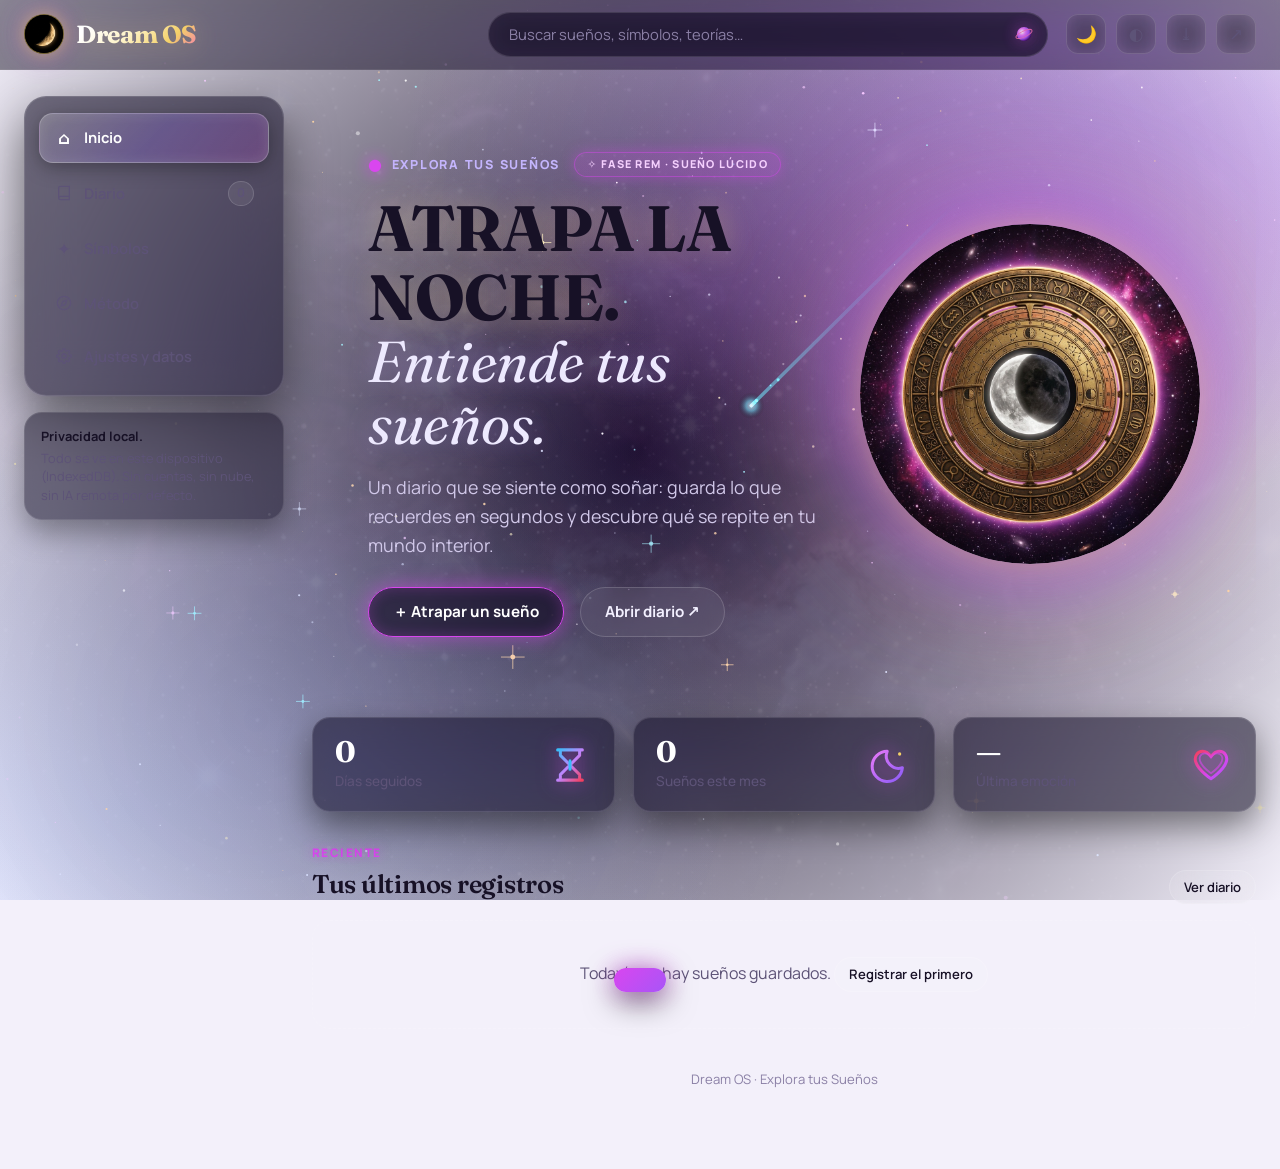
==== app/index.html @ 59a84c3c "feat: app 100% operativa, motor de interpretacion robusto, busqueda en simbolos, chips interactivos " ====
<!doctype html>
<html lang="es" data-theme="dark">
<head>
<meta charset="utf-8">
<meta name="viewport" content="width=device-width,initial-scale=1,viewport-fit=cover">
<meta name="theme-color" content="#06040d">
<title>Dream OS · Atrapa la noche. Entiende tus sueños.</title>
<meta name="description" content="Dream OS — Explora tus Sueños. Registra recuerdos, descubre patrones y explora lecturas psicológicas y científicas en tu dispositivo.">

<!-- Open Graph / WhatsApp / Facebook -->
<meta property="og:type" content="website">
<meta property="og:url" content="https://manu-alvarez.github.io/Dream_OS/">
<meta property="og:title" content="Dream OS · Atrapa la noche. Entiende tus sueños.">
<meta property="og:description" content="Dream OS — Explora tus Sueños. Registra recuerdos, descubre patrones y explora lecturas en tu dispositivo, privado y sin nube.">
<meta property="og:image" content="https://manu-alvarez.github.io/Dream_OS/assets/og-cover.jpg">
<meta property="og:image:secure_url" content="https://manu-alvarez.github.io/Dream_OS/assets/og-cover.jpg">
<meta property="og:image:type" content="image/jpeg">
<meta property="og:image:width" content="1200">
<meta property="og:image:height" content="675">
<meta property="og:image:alt" content="Dream OS — Atrapa la noche. Entiende tus sueños.">

<!-- Twitter Card -->
<meta name="twitter:card" content="summary_large_image">
<meta name="twitter:url" content="https://manu-alvarez.github.io/Dream_OS/">
<meta name="twitter:title" content="Dream OS · Atrapa la noche. Entiende tus sueños.">
<meta name="twitter:description" content="Dream OS — Explora tus Sueños. Privado, local-first y offline.">
<meta name="twitter:image" content="https://manu-alvarez.github.io/Dream_OS/assets/og-cover.jpg">

<!-- Favicons & App Icons -->
<link rel="icon" type="image/png" sizes="32x32" href="./assets/icons/favicon-32x32.png">
<link rel="icon" type="image/png" sizes="192x192" href="./assets/icons/icon-192.png">
<link rel="apple-touch-icon" sizes="180x180" href="./assets/icons/apple-touch-icon.png">
<link rel="icon" href="./assets/icons/icon.svg" type="image/svg+xml">
<link rel="manifest" href="./manifest.webmanifest">

<link rel="preconnect" href="https://fonts.googleapis.com">
<link rel="preconnect" href="https://fonts.gstatic.com" crossorigin>
<link href="https://fonts.googleapis.com/css2?family=Fraunces:ital,opsz,wght@0,9..144,400;0,9..144,600;0,9..144,700;1,9..144,400;1,9..144,600&family=Manrope:wght@400;500;600;700;800&display=swap" rel="stylesheet">
<link rel="stylesheet" href="./css/tokens.css">
<link rel="stylesheet" href="./css/app.css">
</head>
<body>
<a class="skip" href="#main">Saltar al contenido</a>

<!-- Atmósfera y estrellas cósmicas globales -->
<div id="stars-wrap" class="stars-wrap" aria-hidden="true">
  <canvas id="stars"></canvas>
</div>
<div class="cosmic-atmosphere" aria-hidden="true"></div>

<div id="offline" class="offline" role="status">Sin conexión: las funciones locales siguen disponibles.</div>

<!-- Cabecera Superior -->
<header class="top">
  <div class="top-in">
    <a class="brand" href="#inicio" aria-label="Dream OS Inicio">
      <span class="brand-orb" aria-hidden="true">
        <img src="./assets/moon-crescent.jpg" alt="Media luna Dream OS" class="brand-moon-img">
      </span>
      <span class="brand-name">Dream OS</span>
    </a>
    <div class="search-pill-wrap">
      <input id="globalSearch" type="search" placeholder="Buscar sueños, símbolos, teorías…" aria-label="Buscar en Dream OS" autocomplete="off">
      <span class="search-orb-icon" aria-hidden="true">
        <svg viewBox="0 0 24 24" width="20" height="20">
          <defs>
            <radialGradient id="orbGrad" cx="35%" cy="35%" r="70%">
              <stop offset="0%" stop-color="#ffffff"/>
              <stop offset="35%" stop-color="#e879f9"/>
              <stop offset="70%" stop-color="#a855f7"/>
              <stop offset="100%" stop-color="#3b0764"/>
            </radialGradient>
          </defs>
          <circle cx="12" cy="12" r="8.5" fill="url(#orbGrad)"/>
          <ellipse cx="12" cy="12" rx="10.5" ry="3.5" fill="none" stroke="#f472b6" stroke-width="1.2" opacity="0.85" transform="rotate(-25 12 12)"/>
        </svg>
      </span>
    </div>
    <div class="top-actions">
      <button class="icon-btn sound-toggle-btn" id="soundToggleTop" aria-label="Ambiente sonoro onírico" title="Ambiente sonoro onírico (Drone 432Hz)">
        <span class="sound-icon-idle">🌙</span>
        <span class="sound-wave-bars" aria-hidden="true">
          <span></span><span></span><span></span>
        </span>
      </button>
      <button class="icon-btn" id="themeToggle" aria-label="Cambiar tema" title="Cambiar tema">◐</button>
      <button class="icon-btn" id="installBtn" aria-label="Instalar app en tu pantalla de inicio" title="Instalar Dream OS en tu pantalla de inicio">⤓</button>
      <button class="icon-btn" id="shareBtn" aria-label="Compartir Dream OS" title="Compartir">↗</button>
    </div>
  </div>
</header>

<div class="layout">
  <!-- Sidebar Principal de Cristal (Único y Espacioso) -->
  <aside class="side" aria-label="Navegación principal">
    <div class="side-card">
      <nav class="nav" id="nav">
        <button class="nav-item active" data-view="inicio">
          <span class="nav-ic">⌂</span>
          <span>Inicio</span>
        </button>
        <button class="nav-item" data-view="diario">
          <span class="nav-ic">
            <svg viewBox="0 0 24 24" width="16" height="16" fill="none" stroke="currentColor" stroke-width="2">
              <path d="M4 19.5A2.5 2.5 0 0 1 6.5 17H20"/>
              <path d="M6.5 2H20v20H6.5A2.5 2.5 0 0 1 4 19.5v-15A2.5 2.5 0 0 1 6.5 2z"/>
            </svg>
          </span>
          <span>Diario</span>
          <span class="count" id="navDreamCount">0</span>
        </button>
        <button class="nav-item" data-view="conocimiento">
          <span class="nav-ic">✦</span>
          <span>Símbolos</span>
        </button>
        <button class="nav-item" data-view="metodo">
          <span class="nav-ic">
            <svg viewBox="0 0 24 24" width="16" height="16" fill="none" stroke="currentColor" stroke-width="2">
              <circle cx="12" cy="12" r="10"/>
              <polygon points="16.24 7.76 14.12 14.12 7.76 16.24 9.88 9.88 16.24 7.76"/>
            </svg>
          </span>
          <span>Método</span>
        </button>
        <button class="nav-item" data-view="ajustes">
          <span class="nav-ic">
            <svg viewBox="0 0 24 24" width="16" height="16" fill="none" stroke="currentColor" stroke-width="2">
              <circle cx="12" cy="12" r="3"/>
              <path d="M19.4 15a1.65 1.65 0 0 0 .33 1.82l.06.06a2 2 0 0 1 0 2.83 2 2 0 0 1-2.83 0l-.06-.06a1.65 1.65 0 0 0-1.82-.33 1.65 1.65 0 0 0-1 1.51V21a2 2 0 0 1-2 2 2 2 0 0 1-2-2v-.09A1.65 1.65 0 0 0 9 19.4a1.65 1.65 0 0 0-1.82.33l-.06.06a2 2 0 0 1-2.83 0 2 2 0 0 1 0-2.83l.06-.06a1.65 1.65 0 0 0 .33-1.82 1.65 1.65 0 0 0-1.51-1H3a2 2 0 0 1-2-2 2 2 0 0 1 2-2h.09A1.65 1.65 0 0 0 4.6 9a1.65 1.65 0 0 0-.33-1.82l-.06-.06a2 2 0 0 1 0-2.83 2 2 0 0 1 2.83 0l.06.06a1.65 1.65 0 0 0 1.82.33H9a1.65 1.65 0 0 0 1-1.51V3a2 2 0 0 1 2-2 2 2 0 0 1 2 2v.09a1.65 1.65 0 0 0 1 1.51 1.65 1.65 0 0 0 1.82-.33l.06-.06a2 2 0 0 1 2.83 0 2 2 0 0 1 0 2.83l-.06.06a1.65 1.65 0 0 0-.33 1.82V9a1.65 1.65 0 0 0 1.51 1H21a2 2 0 0 1 2 2 2 2 0 0 1-2 2h-.09a1.65 1.65 0 0 0-1.51 1z"/>
            </svg>
          </span>
          <span>Ajustes y datos</span>
        </button>
      </nav>
    </div>

    <!-- Tarjeta de Privacidad Local -->
    <div class="side-privacy-card">
      <b>Privacidad local.</b> Todo se ve en este dispositivo (IndexedDB). Sin cuentas, sin nube, sin IA remota por defecto.
    </div>
  </aside>

  <!-- Contenido de las Vistas -->
  <main id="main">
    <!-- Vista Inicio -->
    <section class="view active" id="view-inicio" aria-label="Inicio">
      <div class="hero">
        <div class="hero-in">
          <div class="eyebrow">
            <span class="dot-magenta">●</span> EXPLORA TUS SUEÑOS
            <span class="badge-oneiric">✧ FASE REM · SUEÑO LÚCIDO</span>
          </div>
          <h1 class="hero-title">
            <span class="title-upper">ATRAPA LA NOCHE.</span>
            <span class="title-lower">Entiende tus sueños.</span>
          </h1>
          <p class="hero-desc">Un diario que se siente como soñar: guarda lo que recuerdes en segundos y descubre qué se repite en tu mundo interior.</p>
          <div class="hero-actions">
            <button class="btn btn-hero-primary" data-new>＋ Atrapar un sueño</button>
            <button class="btn btn-hero-ghost" data-goto="diario">Abrir diario ↗</button>
          </div>
        </div>

        <!-- Reliquia Celestial: Astrolabio Zodiacal con Doble Halo, Rotación Continua y Parallax 3D -->
        <div class="hero-relic-slot" id="heroRelic" aria-hidden="true">
          <div class="astrolabe-halo"></div>
          <div class="astrolabe-disc" id="astrolabeDisc">
            <img src="./assets/astrolabe.jpg" alt="Reliquia celestial astrolabio" width="340" height="340" loading="eager">
          </div>
          <div class="astrolabe-glimmer"></div>
        </div>
      </div>

      <!-- Fila de Métricas (3 Tarjetas con Iconos Neón) -->
      <div class="stats-row">
        <!-- Métrica 1: Días seguidos -->
        <div class="stat-card">
          <div class="stat-meta">
            <b id="statStreak">0</b>
            <span>Días seguidos</span>
          </div>
          <div class="stat-icon-wrap" aria-hidden="true">
            <svg class="neon-icon" viewBox="0 0 32 32">
              <defs>
                <linearGradient id="hgGrad" x1="0%" y1="0%" x2="100%" y2="100%">
                  <stop offset="0%" stop-color="#38bdf8"/>
                  <stop offset="50%" stop-color="#c084fc"/>
                  <stop offset="100%" stop-color="#f43f5e"/>
                </linearGradient>
              </defs>
              <path d="M7 5h18M7 27h18M9 5v4l7 7-7 7v4M23 5v4l-7 7 7 7v4" fill="none" stroke="url(#hgGrad)" stroke-width="2.2" stroke-linecap="round" stroke-linejoin="round"/>
              <line x1="16" y1="13" x2="16" y2="19" stroke="#38bdf8" stroke-width="2.2" stroke-linecap="round"/>
            </svg>
          </div>
        </div>

        <!-- Métrica 2: Sueños este mes -->
        <div class="stat-card">
          <div class="stat-meta">
            <b id="statMonth">0</b>
            <span>Sueños este mes</span>
          </div>
          <div class="stat-icon-wrap" aria-hidden="true">
            <svg class="neon-icon" viewBox="0 0 32 32">
              <defs>
                <linearGradient id="moonGrad" x1="0%" y1="0%" x2="100%" y2="100%">
                  <stop offset="0%" stop-color="#e879f9"/>
                  <stop offset="100%" stop-color="#8b5cf6"/>
                </linearGradient>
              </defs>
              <path d="M25 18A11 11 0 1 1 14 6a9 9 0 0 0 11 12z" fill="none" stroke="url(#moonGrad)" stroke-width="2.2" stroke-linecap="round" stroke-linejoin="round"/>
              <circle cx="23" cy="8" r="1.2" fill="#f4d068"/>
            </svg>
          </div>
        </div>

        <!-- Métrica 3: Última emoción -->
        <div class="stat-card">
          <div class="stat-meta">
            <b id="statEmotion">0</b>
            <span>Última emoción</span>
          </div>
          <div class="stat-icon-wrap" aria-hidden="true">
            <svg class="neon-icon" viewBox="0 0 32 32">
              <defs>
                <linearGradient id="heartGrad" x1="0%" y1="0%" x2="100%" y2="100%">
                  <stop offset="0%" stop-color="#f43f5e"/>
                  <stop offset="60%" stop-color="#d946ef"/>
                  <stop offset="100%" stop-color="#a855f7"/>
                </linearGradient>
              </defs>
              <path d="M16 26s-9-6-11-12c-1.5-4 1-8 5-8 3 0 5 2.5 6 4 1-1.5 3-4 6-4 4 0 6.5 4 5 8-2 6-11 12-11 12z" fill="none" stroke="url(#heartGrad)" stroke-width="2.2" stroke-linecap="round" stroke-linejoin="round"/>
              <path d="M16 22s-6.5-4.5-8-9c-1-2.5.5-5.5 3.5-5.5 2 0 3.5 1.5 4.5 3 .8-1.5 2.5-3 4.5-3 3 0 4.5 3 3.5 5.5-1.5 4.5-8 9-8 9z" fill="none" stroke="#d946ef" stroke-width="1.3" opacity="0.6"/>
            </svg>
          </div>
        </div>
      </div>

      <!-- Últimos Registros -->
      <div class="section-head">
        <div>
          <div class="kicker">Reciente</div>
          <h2>Tus últimos registros</h2>
        </div>
        <button class="btn btn-hero-ghost small" data-goto="diario">Ver diario</button>
      </div>
      <div id="recentDreams" class="dreams">
        <div class="empty">Todavía no hay sueños guardados. <button class="small" data-new>Registrar el primero</button></div>
      </div>

      <div class="footer">Dream OS · Explora tus Sueños</div>
    </section>

    <!-- Vista Diario -->
    <section class="view" id="view-diario" aria-label="Diario">
      <div class="section-head">
        <div>
          <div class="kicker">Espacio personal</div>
          <h2>Diario de sueños</h2>
          <p class="muted">Registra primero el recuerdo; reflexiona después.</p>
        </div>
        <button class="btn btn-hero-primary" data-new>＋ Nuevo sueño</button>
      </div>
      <div class="toolbar">
        <input id="dreamSearch" type="search" placeholder="Buscar en tus sueños…" aria-label="Buscar en diario">
        <select id="emotionFilter" aria-label="Filtrar emoción">
          <option value="">Todas las emociones</option>
          <option>Miedo</option>
          <option>Alegría</option>
          <option>Tristeza</option>
          <option>Confusión</option>
          <option>Calma</option>
          <option>Sorpresa</option>
          <option>Otra</option>
        </select>
        <select id="dreamSort" aria-label="Ordenar">
          <option value="newest">Más recientes</option>
          <option value="oldest">Más antiguos</option>
          <option value="title">Título A–Z</option>
        </select>
      </div>
      <div id="dreamList" class="dreams"></div>
    </section>

    <!-- Vista Conocimiento / Símbolos -->
    <section class="view" id="view-conocimiento" aria-label="Conocimiento">
      <div class="section-head">
        <div>
          <div class="kicker">Biblioteca de símbolos</div>
          <h2>¿Qué soñaste?</h2>
          <p class="muted" id="kbMeta">Toca un símbolo para ver sus lecturas.</p>
        </div>
      </div>
      <div class="toolbar">
        <input id="symbolSearch" type="search" placeholder="Buscar símbolo o concepto (ej. agua, volar, sombra)…" aria-label="Buscar símbolo">
        <select id="categoryFilter" aria-label="Filtrar categoría">
          <option value="">Todas las categorías</option>
          <option value="símbolo">Símbolos</option>
          <option value="ciencia">Ciencia y cognición</option>
          <option value="psicología">Psicología profunda</option>
          <option value="historia">Historia y tradición</option>
          <option value="método">Método</option>
        </select>
        <span class="tag" id="knowledgeCount">0 entradas</span>
      </div>
      <div id="knowledgeGrid" class="dreams"></div>
    </section>

    <!-- Vista Método -->
    <section class="view" id="view-metodo" aria-label="Método">
      <div class="section-head">
        <div>
          <div class="kicker">Cómo interpretar</div>
          <h2>Método de análisis</h2>
          <p class="muted">El relato primero; las hipótesis después, con procedencia.</p>
        </div>
      </div>
      <div class="panel">
        <h2>Cómo leo tu sueño</h2>
        <p class="muted">Leo tus palabras, encuentro símbolos y te muestro lecturas de distintas escuelas con sus fuentes. Todo ocurre en tu dispositivo, sin IA remota. Si hay poco material, te lo digo y te pregunto.</p>
        <ul style="padding-left:20px;margin-top:10px;line-height:1.7" class="muted">
          <li>Observación ≠ hipótesis ≠ asociación personal.</li>
          <li>Cada lectura indica escuela, elementos que la motivan y fuente.</li>
          <li>Nunca diagnósticos, presagios ni afirmaciones sobre terceros.</li>
        </ul>
      </div>
      <div class="panel" style="margin-top:14px">
        <h2>Pipeline de Análisis</h2>
        <p class="muted">Captura → Normalización → Extracción → Recuperación → Análisis por perspectivas → Síntesis → Validación → Presentación → Persistencia. El texto original nunca se modifica.</p>
      </div>
    </section>

    <!-- Vista Ajustes -->
    <section class="view" id="view-ajustes" aria-label="Ajustes">
      <div class="section-head">
        <div>
          <div class="kicker">Control de datos</div>
          <h2>Ajustes y privacidad</h2>
        </div>
      </div>
      <div class="panel">
        <h2>Datos guardados</h2>
        <p class="muted" id="storageSummary">…</p>
        <div class="formactions">
          <button class="btn btn-hero-primary" id="exportBtn">Exportar copia JSON</button>
          <label class="btn btn-hero-ghost" for="importFile" style="cursor:pointer">Importar JSON</label>
          <input id="importFile" type="file" accept=".json,application/json" hidden>
          <button class="small" id="wipeBtn" style="border-color:rgba(239,68,68,0.4);color:#fca5a5">Borrar todo</button>
        </div>
      </div>
      <div class="panel" style="margin-top:14px">
        <h2>Tema de visualización</h2>
        <div class="formactions">
          <button class="small" data-theme="system">Automático</button>
          <button class="small" data-theme="dark">Oscuro (Espacial)</button>
          <button class="small" data-theme="light">Claro</button>
        </div>
      </div>
      <div class="panel" style="margin-top:14px">
        <h2>Atmósfera sonora</h2>
        <p class="muted">Drone nocturno generativo (WebAudio, sin archivos externos). Con movimiento reducido del sistema, los efectos se atenúan automáticamente.</p>
        <div class="formactions">
          <button class="btn btn-hero-ghost" id="soundToggle" aria-pressed="false">🌙 Activar ambiente sonoro</button>
        </div>
      </div>
      <div class="panel" style="margin-top:14px">
        <h2>Alcance y Principios</h2>
        <ul style="padding-left:20px;margin-top:10px;line-height:1.7" class="muted">
          <li>IndexedDB local, Service Worker offline, sin red obligatoria.</li>
          <li>Sin IA remota. Tus sueños nunca salen de tu navegador.</li>
          <li>Dictado por voz solo si el navegador la ofrece de manera nativa.</li>
        </ul>
      </div>
    </section>
  </main>
</div>

<!-- Tabbar Móvil -->
<nav class="tabbar" aria-label="Navegación principal">
  <button class="active" data-view="inicio"><span aria-hidden="true">⌂</span><small>Inicio</small></button>
  <button data-view="diario"><span aria-hidden="true">📖</span><small>Diario</small></button>
  <button data-new aria-label="Registrar un sueño"><span aria-hidden="true" class="cta-dot">＋</span><small>Sueño</small></button>
  <button data-view="conocimiento"><span aria-hidden="true">✦</span><small>Símbolos</small></button>
  <button data-view="ajustes"><span aria-hidden="true">⚙</span><small>Ajustes</small></button>
</nav>

<!-- Notificación Toast -->
<div class="toast" id="toast" role="status"></div>

<!-- Modal para Registro de Sueño -->
<div class="modalback" id="modal" role="dialog" aria-modal="true" aria-labelledby="modalTitle">
  <div class="modal">
    <div class="modalhead">
      <h2 id="modalTitle">Registrar un sueño</h2>
      <button class="icon-btn" id="closeModal" aria-label="Cerrar">✕</button>
    </div>
    <p class="muted" style="margin-bottom:14px">Guarda fragmentos. Solo el título es obligatorio. <button class="small" id="voiceBtn" hidden>🎙 Dictar</button> <span class="muted" id="voiceNote"></span></p>
    <form id="dreamForm">
      <input type="hidden" id="dreamId">
      <div class="formgrid">
        <div class="field">
          <label for="dreamTitle">Título *</label>
          <input id="dreamTitle" required maxlength="120" placeholder="El río que sube…">
        </div>
        <div class="field">
          <label for="dreamDate">Fecha</label>
          <input id="dreamDate" type="date">
        </div>
        <div class="field">
          <label for="dreamQuality">Calidad (1-10)</label>
          <input id="dreamQuality" type="number" min="1" max="10" placeholder="7">
        </div>
        <div class="field">
          <label for="dreamStress">Estrés previo (1-10)</label>
          <input id="dreamStress" type="number" min="1" max="10" placeholder="5">
        </div>
        <div class="field">
          <label for="dreamEmotion">Emoción principal</label>
          <select id="dreamEmotion">
            <option value="">Sin indicar</option>
            <option>Miedo</option>
            <option>Alegría</option>
            <option>Tristeza</option>
            <option>Confusión</option>
            <option>Calma</option>
            <option>Sorpresa</option>
            <option>Otra</option>
          </select>
        </div>
        <div class="field">
          <label for="dreamTags">Etiquetas (comas)</label>
          <input id="dreamTags" placeholder="agua, río, casa">
        </div>
        <div class="field full">
          <label for="dreamStory">Relato</label>
          <textarea id="dreamStory" placeholder="Lo que recuerdes, aunque sean escenas sueltas…"></textarea>
        </div>
        <div class="field full">
          <label for="dreamReflection">Asociaciones personales (opcional)</label>
          <textarea id="dreamReflection" style="min-height:70px" placeholder="¿Qué te evoca? ¿Con qué de estos días conecta?"></textarea>
        </div>
      </div>
      <div class="formactions" style="margin-top:20px">
        <button class="btn btn-hero-primary" type="submit">Guardar en este dispositivo</button>
        <button class="btn btn-hero-ghost" type="button" id="cancelModal">Cancelar</button>
      </div>
    </form>
  </div>
</div>

<!-- Modal Guía de Instalación PWA (Compatible con iOS y Android) -->
<div class="modalback" id="installModal" role="dialog" aria-modal="true" aria-labelledby="installModalTitle">
  <div class="modal" style="max-width: 460px; text-align: center;">
    <div class="modalhead" style="justify-content: center; position: relative; margin-bottom: 8px;">
      <h2 id="installModalTitle" style="font-family: var(--font-display); font-size: 1.45rem;">Instalar Dream OS</h2>
      <button class="icon-btn" id="closeInstallModal" aria-label="Cerrar" style="position: absolute; right: 0; top: 0;">✕</button>
    </div>
    <div style="margin: 14px auto 16px; width: 72px; height: 72px; border-radius: 50%; overflow: hidden; box-shadow: 0 0 25px rgba(244, 208, 104, 0.5), 0 0 45px rgba(217, 70, 239, 0.4); border: 1.5px solid rgba(255, 255, 255, 0.25);">
      <img src="./assets/moon-crescent.jpg" alt="Dream OS Icono" style="width: 100%; height: 100%; object-fit: cover;">
    </div>
    <p style="font-size: 0.95rem; color: #e9e4f5; line-height: 1.5; margin-bottom: 18px;">
      Añade <b>Dream OS</b> a tu pantalla de inicio para usarla como una aplicación nativa a pantalla completa y 100% offline.
    </p>
    <div id="installStepsContainer" style="text-align: left; background: rgba(255,255,255,0.05); border: 1px solid rgba(255,255,255,0.12); border-radius: 16px; padding: 16px 18px; margin-bottom: 22px;">
      <div id="installStepApple" style="display: flex; flex-direction: column; gap: 10px; font-size: 0.88rem; color: #d6cee8;">
        <div><b>1.</b> En Safari, pulsa el botón <b>Compartir</b> (el icono con la flecha hacia arriba <span style="font-size:1.1rem;color:#f5d0fe">⎋</span> o <span style="font-size:1.1rem;color:#f5d0fe">[↑]</span> en la barra inferior).</div>
        <div><b>2.</b> Desliza hacia abajo y selecciona <b>«Añadir a la pantalla de inicio»</b> (<span style="color:#f472b6;font-weight:bold">＋</span>).</div>
        <div><b>3.</b> Pulsa <b>Añadir</b> en la esquina superior derecha. ¡Listo!</div>
      </div>
      <div id="installStepOther" style="font-size: 0.88rem; color: #d6cee8; display: none;">
        <div>Pulsa el botón de menú del navegador (<b>⋮</b> o compartir) y selecciona <b>«Instalar aplicación»</b> o <b>«Añadir a pantalla principal»</b>.</div>
      </div>
    </div>
    <button class="btn btn-hero-primary" id="confirmInstallBtn" style="width: 100%;">¡Entendido!</button>
  </div>
</div>

<script src="./js/db.js"></script>
<script src="./js/knowledge.js"></script>
<script src="./js/interpret.js"></script>
<script src="./js/stars.js"></script>
<script src="./js/fx.js"></script>
<script src="./js/app.js"></script>
</body>
</html>
---- app/css/tokens.css ----
/* DreamOS tokens — Paleta Cósmica & Ethereal Glassmorphism */
:root {
  color-scheme: dark;
  
  /* Paleta Espacial Profunda */
  --space-void: #06040d;
  --space-bg: #090614;
  --space-dark: #0f0a20;
  --space-surface: rgba(20, 15, 38, 0.48);
  --space-surface-hover: rgba(36, 26, 68, 0.65);
  --space-surface-active: rgba(52, 36, 96, 0.8);
  
  /* Glassmorphism */
  --glass-bg: rgba(20, 15, 38, 0.45);
  --glass-bg-subtle: rgba(255, 255, 255, 0.04);
  --glass-bg-pill: rgba(255, 255, 255, 0.08);
  --glass-border: rgba(255, 255, 255, 0.12);
  --glass-border-hover: rgba(255, 255, 255, 0.24);
  --glass-border-glow: rgba(217, 70, 239, 0.45);
  --glass-blur: blur(20px) saturate(180%);
  
  /* Neones y Resplandores */
  --neon-magenta: #d946ef;
  --neon-pink: #ff4ecd;
  --neon-purple: #a855f7;
  --neon-violet: #8b5cf6;
  --neon-cyan: #38bdf8;
  --gold: #f4d068;
  --gold-warm: #fde68a;
  --gold-glow: rgba(244, 208, 104, 0.45);
  --magenta-glow: rgba(217, 70, 239, 0.5);
  
  /* Textos */
  --text: #ffffff;
  --text-cream: #faf7f2;
  --text-muted: #a69ebd;
  --text-dim: #797191;
  --accent: #d946ef;
  --accent-ink: #ffffff;
  
  /* Tipografía */
  --font-display: "Fraunces", "Cinzel", Georgia, serif;
  --font-ui: "Manrope", system-ui, -apple-system, sans-serif;
  
  /* Radios & Sombras */
  --radius-pill: 9999px;
  --radius-card: 22px;
  --radius-panel: 24px;
  --radius-sm: 14px;
  --shadow-glass: 0 16px 40px rgba(0, 0, 0, 0.6), 0 0 1px rgba(255, 255, 255, 0.15) inset;
  --shadow-neon: 0 0 26px rgba(217, 70, 239, 0.55), 0 0 60px rgba(217, 70, 239, 0.25);
  
  /* Animaciones */
  --ease-spring: cubic-bezier(.34, 1.4, .64, 1);
  --dur-fast: .18s;
  --dur-med: .4s;
}

:root[data-theme="light"] {
  color-scheme: light;
  --space-void: #f3f0fa;
  --space-bg: #f8f6fc;
  --space-surface: rgba(255, 255, 255, 0.68);
  --space-surface-hover: rgba(255, 255, 255, 0.88);
  --glass-bg: rgba(255, 255, 255, 0.65);
  --glass-border: rgba(140, 100, 220, 0.18);
  --text: #171126;
  --text-cream: #171126;
  --text-muted: #5d5377;
  --text-dim: #8b80a6;
  --shadow-glass: 0 16px 36px rgba(45, 30, 80, 0.12);
}
---- app/css/app.css ----
/* ==========================================================================
   Dream_OS — Cosmic Luxury & Ethereal Glassmorphism Design System
   Fiel a la interfaz de referencia: Espacio profundo, neón magenta,
   astrolabio zodiacal, rail flotante, sidebar de cristal y tarjetas translúcidas.
   ========================================================================== */
@import "./tokens.css";

/* Reset & Base */
*, *::before, *::after {
  box-sizing: border-box;
  margin: 0;
  padding: 0;
}

html {
  scroll-behavior: smooth;
  font-size: 16px;
  background-color: var(--space-void);
  min-height: 100%;
  overflow-x: hidden;
  width: 100%;
}

body {
  min-height: 100vh;
  background-color: var(--space-void);
  background-image: 
    radial-gradient(ellipse 90% 60% at 85% 15%, rgba(139, 92, 246, 0.28) 0%, transparent 60%),
    radial-gradient(ellipse 70% 50% at 80% 30%, rgba(217, 70, 239, 0.22) 0%, transparent 55%),
    radial-gradient(ellipse 80% 70% at 10% 90%, rgba(59, 130, 246, 0.12) 0%, transparent 60%),
    radial-gradient(circle at 50% 50%, rgba(20, 12, 38, 0.9) 0%, var(--space-void) 100%),
    url("../assets/cosmos.jpg");
  background-attachment: fixed;
  background-size: cover;
  background-position: center top;
  color: var(--text);
  font-family: var(--font-ui);
  line-height: 1.55;
  overflow-x: hidden;
  position: relative;
}

/* Lienzo global de estrellas fijas */
.stars-wrap {
  position: fixed;
  inset: 0;
  width: 100vw;
  height: 100vh;
  pointer-events: none;
  z-index: 1;
}

#stars {
  width: 100%;
  height: 100%;
  display: block;
}

/* Capa de atmósfera sutil */
.cosmic-atmosphere {
  position: fixed;
  inset: 0;
  pointer-events: none;
  z-index: 2;
  background: 
    radial-gradient(circle at 75% 25%, rgba(217, 70, 239, 0.12) 0%, transparent 48%),
    radial-gradient(circle at 20% 80%, rgba(99, 102, 241, 0.09) 0%, transparent 45%);
  animation: cosmicAtmosphereBreath 10s ease-in-out infinite alternate;
}

@keyframes cosmicAtmosphereBreath {
  0% { opacity: 0.7; transform: scale(1); }
  100% { opacity: 1; transform: scale(1.04); }
}

button, input, textarea, select {
  font: inherit;
  color: inherit;
}

button {
  cursor: pointer;
  background: none;
  border: none;
  outline: none;
}

:focus-visible {
  outline: 2px solid var(--neon-magenta);
  outline-offset: 3px;
  border-radius: 8px;
}

.skip {
  position: absolute;
  left: -9999px;
  top: 10px;
  z-index: 999;
  background: var(--space-dark);
  color: var(--gold);
  padding: 10px 18px;
  border: 1px solid var(--neon-magenta);
  border-radius: 8px;
  text-decoration: none;
}
.skip:focus {
  left: 14px;
}

.offline {
  display: none;
  text-align: center;
  padding: 8px 16px;
  background: rgba(244, 208, 104, 0.15);
  border-bottom: 1px solid rgba(244, 208, 104, 0.3);
  color: var(--gold);
  font-size: 0.82rem;
  font-weight: 700;
  position: relative;
  z-index: 100;
  backdrop-filter: blur(10px);
}
.offline.show {
  display: block;
}

/* ==========================================================================
   Cabecera Superior (Top Bar)
   ========================================================================== */
header.top {
  position: sticky;
  top: 0;
  z-index: 30;
  background: rgba(10, 6, 20, 0.45);
  backdrop-filter: blur(24px) saturate(180%);
  -webkit-backdrop-filter: blur(24px) saturate(180%);
  border-bottom: 1px solid rgba(255, 255, 255, 0.07);
}

.top-in {
  max-width: 1360px;
  margin: 0 auto;
  padding: 12px 24px;
  display: flex;
  align-items: center;
  gap: 18px;
}

/* Brand */
.brand {
  display: flex;
  align-items: center;
  gap: 12px;
  text-decoration: none;
  color: inherit;
  flex-shrink: 0;
}

.brand-orb {
  width: 40px;
  height: 40px;
  border-radius: 50%;
  overflow: hidden;
  display: grid;
  place-items: center;
  background: #000;
  border: 1px solid rgba(244, 208, 104, 0.45);
  box-shadow: 0 0 16px rgba(244, 208, 104, 0.5), 0 0 32px rgba(217, 70, 239, 0.3);
  transition: transform var(--dur-fast) var(--ease-spring), box-shadow var(--dur-fast);
  flex-shrink: 0;
  position: relative;
}

.brand-moon-img {
  width: 100%;
  height: 100%;
  object-fit: cover;
  display: block;
  filter: drop-shadow(0 0 4px rgba(244, 208, 104, 0.5));
}

.brand:hover .brand-orb {
  transform: scale(1.08) rotate(-8deg);
  box-shadow: 0 0 24px rgba(244, 208, 104, 0.85), 0 0 45px rgba(217, 70, 239, 0.5);
}

.brand-name {
  font-family: var(--font-display);
  font-size: 1.55rem;
  font-weight: 700;
  letter-spacing: -0.015em;
  background: linear-gradient(135deg, #ffffff 15%, #fef3c7 45%, #f4d068 75%, #f472b6 100%);
  -webkit-background-clip: text;
  -webkit-text-fill-color: transparent;
  filter: drop-shadow(0 2px 14px rgba(244, 208, 104, 0.35));
  white-space: nowrap;
}

/* Buscador en Píldora */
.search-pill-wrap {
  flex: 1;
  max-width: 560px;
  margin-left: auto;
  position: relative;
  display: flex;
  align-items: center;
}

.search-pill-wrap input {
  width: 100%;
  background: rgba(22, 16, 42, 0.55);
  border: 1px solid rgba(255, 255, 255, 0.12);
  border-radius: var(--radius-pill);
  padding: 10px 48px 10px 20px;
  color: var(--text);
  font-size: 0.92rem;
  backdrop-filter: blur(14px);
  -webkit-backdrop-filter: blur(14px);
  transition: all var(--dur-fast) ease;
}

.search-pill-wrap input::placeholder {
  color: var(--text-dim);
}

.search-pill-wrap input:focus {
  background: rgba(30, 20, 58, 0.75);
  border-color: rgba(217, 70, 239, 0.6);
  box-shadow: 0 0 0 1px rgba(217, 70, 239, 0.6), 0 0 22px rgba(217, 70, 239, 0.35);
  outline: none;
}

.search-orb-icon {
  position: absolute;
  right: 14px;
  pointer-events: none;
  display: grid;
  place-items: center;
  opacity: 0.9;
  filter: drop-shadow(0 0 8px rgba(217, 70, 239, 0.6));
}

/* Botones de Cabecera (Iconos Cuadrados/Píldora) */
.top-actions {
  display: flex;
  align-items: center;
  gap: 10px;
}

.icon-btn {
  width: 40px;
  height: 40px;
  border-radius: 12px;
  background: rgba(255, 255, 255, 0.05);
  border: 1px solid rgba(255, 255, 255, 0.12);
  backdrop-filter: blur(12px);
  -webkit-backdrop-filter: blur(12px);
  color: var(--text-muted);
  display: grid;
  place-items: center;
  font-size: 1.05rem;
  transition: all var(--dur-fast) var(--ease-spring);
}

.icon-btn:hover {
  background: rgba(255, 255, 255, 0.1);
  border-color: rgba(255, 255, 255, 0.28);
  color: #fff;
  transform: translateY(-2px);
  box-shadow: 0 6px 18px rgba(0, 0, 0, 0.4), 0 0 14px rgba(217, 70, 239, 0.3);
}

.icon-btn:active {
  transform: scale(0.94);
}

/* ==========================================================================
   Layout Principal: Sidebar de Cristal Único + Main View
   ========================================================================== */
.layout {
  max-width: 1380px;
  margin: 0 auto;
  padding: 26px 24px 80px;
  display: grid;
  grid-template-columns: 260px minmax(0, 1fr);
  gap: 28px;
  position: relative;
  z-index: 5;
}

/* Botón de Sonido en Cabecera */
.sound-toggle-btn {
  position: relative;
  overflow: hidden;
}

.sound-toggle-btn.playing {
  background: rgba(217, 70, 239, 0.22);
  border-color: rgba(217, 70, 239, 0.7);
  color: #fff;
  box-shadow: 0 0 18px rgba(217, 70, 239, 0.55), inset 0 0 12px rgba(217, 70, 239, 0.3);
}

.sound-wave-bars {
  display: none;
  align-items: flex-end;
  gap: 2px;
  height: 14px;
}

.sound-toggle-btn.playing .sound-icon-idle {
  display: none;
}

.sound-toggle-btn.playing .sound-wave-bars {
  display: inline-flex;
}

.sound-wave-bars span {
  width: 3px;
  background: var(--neon-magenta);
  border-radius: 2px;
  animation: soundBar 1.2s ease-in-out infinite alternate;
}

.sound-wave-bars span:nth-child(1) { height: 5px; animation-delay: 0.1s; }
.sound-wave-bars span:nth-child(2) { height: 14px; animation-delay: 0.35s; }
.sound-wave-bars span:nth-child(3) { height: 9px; animation-delay: 0.2s; }

@keyframes soundBar {
  0% { height: 3px; }
  100% { height: 15px; }
}

/* Sidebar de Cristal */
.side {
  position: sticky;
  top: 86px;
  align-self: start;
  display: flex;
  flex-direction: column;
  gap: 16px;
}

.side-card {
  background: rgba(18, 13, 34, 0.55);
  border: 1px solid rgba(255, 255, 255, 0.12);
  border-radius: var(--radius-card);
  padding: 16px 14px;
  backdrop-filter: blur(24px) saturate(160%);
  -webkit-backdrop-filter: blur(24px) saturate(160%);
  box-shadow: 0 20px 48px rgba(0, 0, 0, 0.5), inset 0 0 1px rgba(255, 255, 255, 0.15);
}

.nav {
  display: flex;
  flex-direction: column;
  gap: 6px;
}

.nav-item {
  display: flex;
  align-items: center;
  gap: 10px;
  padding: 11px 14px;
  border-radius: 14px;
  color: var(--text-muted);
  font-weight: 600;
  font-size: 0.92rem;
  text-align: left;
  border: 1px solid transparent;
  transition: all var(--dur-fast) var(--ease-spring);
  position: relative;
}

.nav-item:hover {
  color: #fff;
  background: rgba(255, 255, 255, 0.06);
  border-color: rgba(255, 255, 255, 0.1);
  transform: translateX(3px);
}

.nav-item.active {
  color: #ffffff;
  background: linear-gradient(135deg, rgba(255, 255, 255, 0.14) 0%, rgba(139, 92, 246, 0.22) 50%, rgba(217, 70, 239, 0.18) 100%);
  border-color: rgba(255, 255, 255, 0.26);
  box-shadow: 0 4px 20px rgba(0, 0, 0, 0.35), inset 0 0 14px rgba(255, 255, 255, 0.12);
  font-weight: 700;
}

.nav-ic {
  display: grid;
  place-items: center;
  width: 20px;
  font-size: 1.05rem;
  color: inherit;
}

.count {
  margin-left: auto;
  background: rgba(255, 255, 255, 0.08);
  border: 1px solid rgba(255, 255, 255, 0.14);
  padding: 2px 8px;
  border-radius: var(--radius-pill);
  font-size: 0.76rem;
  font-weight: 700;
  color: var(--text-muted);
}

.side-privacy-card {
  background: rgba(18, 13, 34, 0.48);
  border: 1px solid rgba(255, 255, 255, 0.1);
  border-radius: 18px;
  padding: 14px 16px;
  backdrop-filter: blur(20px);
  -webkit-backdrop-filter: blur(20px);
  box-shadow: 0 12px 30px rgba(0, 0, 0, 0.35);
  font-size: 0.8rem;
  line-height: 1.45;
  color: var(--text-muted);
}

.side-privacy-card b {
  color: var(--text-cream);
  display: block;
  margin-bottom: 3px;
  font-weight: 700;
}

/* ==========================================================================
   Contenido Principal & Vistas
   ========================================================================== */
main {
  min-width: 0;
}

.view {
  display: none;
}
.view.active {
  display: block;
  animation: fadeIn 0.35s ease-out;
}

@keyframes fadeIn {
  from { opacity: 0; transform: translateY(8px); }
  to { opacity: 1; transform: translateY(0); }
}

/* ==========================================================================
   Hero Section (Hero Cósmico + Reliquia Astrolabio)
   ========================================================================== */
.hero {
  position: relative;
  border-radius: var(--radius-panel);
  padding: clamp(32px, 5vw, 56px);
  display: flex;
  align-items: center;
  justify-content: space-between;
  gap: 32px;
  overflow: hidden;
  margin-bottom: 24px;
}

.hero-in {
  flex: 1;
  max-width: 580px;
  position: relative;
  z-index: 2;
}

.eyebrow {
  display: inline-flex;
  align-items: center;
  flex-wrap: wrap;
  gap: 8px;
  font-size: 0.78rem;
  font-weight: 800;
  text-transform: uppercase;
  letter-spacing: 0.14em;
  color: #c4b5fd;
  margin-bottom: 16px;
}

.dot-magenta {
  color: var(--neon-magenta);
  font-size: 1rem;
  filter: drop-shadow(0 0 8px var(--neon-magenta));
}

.badge-oneiric {
  display: inline-flex;
  align-items: center;
  padding: 3px 12px;
  border-radius: var(--radius-pill);
  background: rgba(217, 70, 239, 0.16);
  border: 1px solid rgba(217, 70, 239, 0.45);
  color: #f5d0fe;
  font-size: 0.68rem;
  font-weight: 800;
  letter-spacing: 0.12em;
  margin-left: 6px;
  box-shadow: 0 0 14px rgba(217, 70, 239, 0.35);
  animation: pulseGlow 4s ease-in-out infinite alternate;
  white-space: nowrap;
}

@keyframes pulseGlow {
  0% { box-shadow: 0 0 8px rgba(217, 70, 239, 0.2); border-color: rgba(217, 70, 239, 0.35); }
  100% { box-shadow: 0 0 20px rgba(217, 70, 239, 0.65); border-color: rgba(244, 114, 182, 0.7); }
}

.hero-title {
  font-family: var(--font-display);
  line-height: 1.08;
  letter-spacing: -0.015em;
  margin-bottom: 18px;
}

.title-upper {
  display: block;
  font-weight: 700;
  font-size: clamp(2rem, 5.5vw, 4rem);
  text-transform: uppercase;
  color: var(--text-cream);
  text-shadow: 0 0 28px rgba(244, 208, 104, 0.3), 0 0 60px rgba(255, 255, 255, 0.2);
  word-break: break-word;
}

.title-lower {
  display: block;
  font-weight: 400;
  font-style: italic;
  font-size: clamp(1.75rem, 5vw, 3.6rem);
  color: #ede9fe;
  text-shadow: 0 0 24px rgba(196, 167, 255, 0.4);
  word-break: break-word;
}

.hero-desc {
  font-size: clamp(0.98rem, 1.8vw, 1.12rem);
  line-height: 1.6;
  color: #d1c8e9;
  max-width: 540px;
  margin-bottom: 28px;
}

.hero-actions {
  display: flex;
  align-items: center;
  gap: 16px;
  flex-wrap: wrap;
}

/* Botones Hero */
.btn {
  display: inline-flex;
  align-items: center;
  justify-content: center;
  gap: 8px;
  padding: 12px 24px;
  border-radius: var(--radius-pill);
  font-weight: 700;
  font-size: 0.95rem;
  transition: all var(--dur-fast) var(--ease-spring);
  text-decoration: none;
}

.btn-hero-primary {
  background: rgba(18, 12, 36, 0.65);
  color: #ffffff;
  border: 1.5px solid var(--neon-magenta);
  box-shadow: 0 0 20px rgba(217, 70, 239, 0.55), inset 0 0 14px rgba(217, 70, 239, 0.25);
  backdrop-filter: blur(12px);
  -webkit-backdrop-filter: blur(12px);
  position: relative;
  overflow: hidden;
}

.btn-hero-primary::after {
  content: "";
  position: absolute;
  top: -50%;
  left: -120%;
  width: 60%;
  height: 200%;
  background: linear-gradient(90deg, transparent, rgba(255, 255, 255, 0.35), transparent);
  transform: rotate(25deg);
  animation: btnShimmer 4.8s cubic-bezier(0.4, 0, 0.2, 1) infinite;
  pointer-events: none;
}

@keyframes btnShimmer {
  0%, 65% { left: -120%; }
  100% { left: 220%; }
}

.btn-hero-primary:hover {
  transform: translateY(-2px) scale(1.02);
  border-color: #f472b6;
  box-shadow: 0 0 32px rgba(217, 70, 239, 0.8), 0 0 70px rgba(217, 70, 239, 0.4), inset 0 0 18px rgba(217, 70, 239, 0.4);
}

.btn-hero-primary:active {
  transform: scale(0.96);
}

.btn-hero-ghost {
  background: rgba(255, 255, 255, 0.05);
  color: #f3f0ff;
  border: 1px solid rgba(255, 255, 255, 0.16);
  backdrop-filter: blur(14px);
  -webkit-backdrop-filter: blur(14px);
}

.btn-hero-ghost:hover {
  background: rgba(255, 255, 255, 0.1);
  border-color: rgba(196, 167, 255, 0.4);
  transform: translateY(-2px);
  box-shadow: 0 8px 24px rgba(0, 0, 0, 0.4), 0 0 16px rgba(139, 92, 246, 0.35);
}

/* Reliquia Astrolabio Zodiacal con Rotación Continua y Parallax 3D */
.hero-relic-slot {
  flex: 0 0 auto;
  width: min(340px, 38vw);
  position: relative;
  z-index: 2;
  display: grid;
  place-items: center;
  perspective: 1200px;
  transform-style: preserve-3d;
}

.astrolabe-halo {
  position: absolute;
  inset: -22%;
  border-radius: 50%;
  background: radial-gradient(circle, rgba(217, 70, 239, 0.55) 0%, rgba(139, 92, 246, 0.38) 45%, rgba(244, 208, 104, 0.15) 65%, transparent 75%);
  filter: blur(40px);
  pointer-events: none;
  animation: haloBreath 6s ease-in-out infinite alternate;
  transition: transform 0.3s ease;
}

@keyframes haloBreath {
  0% { transform: scale(0.92); opacity: 0.72; filter: blur(34px); }
  50% { transform: scale(1.08); opacity: 0.98; filter: blur(48px); }
  100% { transform: scale(0.92); opacity: 0.72; filter: blur(34px); }
}

.astrolabe-disc {
  width: 100%;
  aspect-ratio: 1 / 1;
  border-radius: 50%;
  position: relative;
  box-shadow: 0 0 35px rgba(244, 208, 104, 0.45), 0 0 90px rgba(217, 70, 239, 0.4), inset 0 0 16px rgba(244, 208, 104, 0.25);
  overflow: hidden;
  transition: transform 0.25s ease-out, box-shadow 0.4s ease;
  will-change: transform;
}

.astrolabe-disc:hover {
  box-shadow: 0 0 50px rgba(244, 208, 104, 0.65), 0 0 130px rgba(217, 70, 239, 0.6);
}

.astrolabe-disc img {
  width: 100%;
  height: 100%;
  object-fit: cover;
  display: block;
  border-radius: 50%;
  animation: celestialSpin 180s linear infinite;
  transform-origin: center center;
}

@keyframes celestialSpin {
  from { transform: rotate(0deg); }
  to { transform: rotate(360deg); }
}

/* ==========================================================================
   Fila de Métricas (Stats Cards) con Reflejo Especular
   ========================================================================== */
.stats-row {
  display: grid;
  grid-template-columns: repeat(3, 1fr);
  gap: 18px;
  margin-bottom: 32px;
}

.stat-card {
  background: rgba(18, 13, 34, 0.55);
  border: 1px solid rgba(255, 255, 255, 0.12);
  border-radius: 18px;
  padding: 18px 22px;
  backdrop-filter: blur(20px) saturate(160%);
  -webkit-backdrop-filter: blur(20px) saturate(160%);
  box-shadow: 0 14px 34px rgba(0, 0, 0, 0.45), inset 0 0 1px rgba(255, 255, 255, 0.12);
  display: flex;
  align-items: center;
  justify-content: space-between;
  gap: 16px;
  transition: all var(--dur-fast) var(--ease-spring);
  position: relative;
  overflow: hidden;
}

.stat-card::after, .dream::after, .side-card::after {
  content: "";
  position: absolute;
  inset: 0;
  border-radius: inherit;
  background: radial-gradient(400px circle at var(--mouse-x, -500px) var(--mouse-y, -500px), rgba(255, 255, 255, 0.08), transparent 70%);
  pointer-events: none;
  opacity: 0;
  transition: opacity 0.3s ease;
}

.stat-card:hover::after, .dream:hover::after, .side-card:hover::after {
  opacity: 1;
}

.stat-card:hover {
  background: rgba(28, 20, 52, 0.65);
  border-color: rgba(255, 255, 255, 0.22);
  transform: translateY(-3px);
  box-shadow: 0 20px 42px rgba(0, 0, 0, 0.55), 0 0 22px rgba(217, 70, 239, 0.25);
}

.stat-meta b {
  font-family: var(--font-display);
  font-size: 1.85rem;
  font-weight: 700;
  line-height: 1.1;
  display: block;
  color: #ffffff;
}

.stat-meta span {
  font-size: 0.85rem;
  color: var(--text-muted);
  font-weight: 500;
}

.stat-icon-wrap {
  width: 44px;
  height: 44px;
  display: grid;
  place-items: center;
  flex-shrink: 0;
}

.neon-icon {
  width: 100%;
  height: 100%;
  filter: drop-shadow(0 0 10px rgba(217, 70, 239, 0.65));
  transition: transform var(--dur-fast) ease;
}

.stat-card:hover .neon-icon {
  transform: scale(1.12);
}

/* ==========================================================================
   Sección "Tus últimos registros" y Tarjetas de Sueños
   ========================================================================== */
.section-head {
  display: flex;
  align-items: flex-end;
  justify-content: space-between;
  gap: 16px;
  margin-bottom: 16px;
  flex-wrap: wrap;
}

.kicker {
  font-size: 0.74rem;
  font-weight: 800;
  text-transform: uppercase;
  letter-spacing: 0.12em;
  color: var(--neon-magenta);
  text-shadow: 0 0 12px rgba(217, 70, 239, 0.5);
  margin-bottom: 2px;
}

.section-head h2 {
  font-family: var(--font-display);
  font-size: 1.6rem;
  font-weight: 600;
  color: var(--text-cream);
  letter-spacing: -0.01em;
  text-shadow: 0 0 20px rgba(255, 255, 255, 0.25);
}

.dreams {
  display: grid;
  gap: 14px;
}

.dream, .card, .panel, .entry {
  background: rgba(18, 13, 34, 0.55);
  border: 1px solid rgba(255, 255, 255, 0.12);
  border-radius: 18px;
  padding: 20px;
  backdrop-filter: blur(20px) saturate(160%);
  -webkit-backdrop-filter: blur(20px) saturate(160%);
  box-shadow: 0 16px 36px rgba(0, 0, 0, 0.45);
  position: relative;
  overflow: hidden;
  transition: all var(--dur-fast) var(--ease-spring);
}

.dream:hover, .card:hover, .entry:hover {
  background: rgba(28, 20, 52, 0.65);
  border-color: rgba(255, 255, 255, 0.22);
  transform: translateY(-2px);
  box-shadow: 0 20px 45px rgba(0, 0, 0, 0.55), 0 0 20px rgba(139, 92, 246, 0.25);
}

.dream::before {
  content: "";
  position: absolute;
  left: 0;
  top: 0;
  bottom: 0;
  width: 3px;
  background: linear-gradient(180deg, var(--neon-cyan), var(--neon-magenta) 50%, var(--gold));
  box-shadow: 0 0 10px rgba(217, 70, 239, 0.6);
}

.dream h3 {
  font-family: var(--font-display);
  font-size: 1.22rem;
  font-weight: 600;
  color: #ffffff;
  margin-bottom: 4px;
}

.dream p {
  color: #d1c9e8;
  font-size: 0.94rem;
  line-height: 1.6;
  margin: 10px 0;
}

.muted {
  color: var(--text-muted);
}

.tag {
  display: inline-block;
  padding: 3px 9px;
  border-radius: var(--radius-pill);
  background: rgba(217, 70, 239, 0.12);
  border: 1px solid rgba(217, 70, 239, 0.35);
  color: #f5d0fe;
  font-size: 0.72rem;
  font-weight: 700;
  text-transform: uppercase;
  letter-spacing: 0.06em;
  margin: 0 5px 5px 0;
}

.callout {
  background: rgba(255, 255, 255, 0.05);
  border-radius: 12px;
  padding: 12px 14px;
  margin-top: 10px;
  font-size: 0.88rem;
  color: #ded7f5;
  border-left: 3px solid var(--neon-purple);
}

.empty {
  border: 1.5px dashed rgba(255, 255, 255, 0.16);
  border-radius: 18px;
  padding: 36px 20px;
  text-align: center;
  color: var(--text-muted);
  background: rgba(255, 255, 255, 0.02);
}

.formactions {
  display: flex;
  gap: 10px;
  flex-wrap: wrap;
  margin-top: 14px;
}

.small {
  padding: 6px 14px;
  border-radius: var(--radius-pill);
  background: rgba(255, 255, 255, 0.06);
  border: 1px solid rgba(255, 255, 255, 0.14);
  color: var(--text-cream);
  font-size: 0.82rem;
  font-weight: 600;
  transition: all var(--dur-fast) ease;
}

.small:hover {
  background: rgba(255, 255, 255, 0.14);
  border-color: rgba(217, 70, 239, 0.5);
  color: #fff;
  box-shadow: 0 0 12px rgba(217, 70, 239, 0.3);
}

.footer {
  color: var(--text-dim);
  font-size: 0.82rem;
  text-align: center;
  margin-top: 40px;
}

/* ==========================================================================
   Toolbars, Forms y Modales
   ========================================================================== */
.toolbar {
  display: flex;
  gap: 10px;
  flex-wrap: wrap;
  margin-bottom: 16px;
}

.toolbar input, .toolbar select {
  background: rgba(18, 13, 34, 0.6);
  border: 1px solid rgba(255, 255, 255, 0.14);
  border-radius: 12px;
  padding: 10px 14px;
  color: var(--text);
  min-height: 44px;
  backdrop-filter: blur(14px);
}

.toolbar input:focus, .toolbar select:focus {
  border-color: var(--neon-magenta);
  box-shadow: 0 0 0 1px var(--neon-magenta), 0 0 16px rgba(217, 70, 239, 0.4);
  outline: none;
}

.modalback {
  position: fixed;
  inset: 0;
  background: rgba(3, 2, 8, 0.78);
  backdrop-filter: blur(16px);
  -webkit-backdrop-filter: blur(16px);
  display: none;
  place-items: center;
  padding: 16px;
  z-index: 90;
}

.modalback.open {
  display: grid;
  animation: fadeIn 0.25s ease-out;
}

.modal {
  background: rgba(16, 11, 30, 0.88);
  border: 1px solid rgba(255, 255, 255, 0.18);
  border-radius: 24px;
  max-width: 660px;
  width: 100%;
  max-height: 92vh;
  overflow-y: auto;
  padding: 26px;
  box-shadow: 0 24px 70px rgba(0, 0, 0, 0.7), 0 0 40px rgba(217, 70, 239, 0.25);
}

.modalhead {
  display: flex;
  justify-content: space-between;
  align-items: center;
  margin-bottom: 8px;
}

.modalhead h2 {
  font-family: var(--font-display);
  font-size: 1.5rem;
  color: var(--text-cream);
}

.formgrid {
  display: grid;
  grid-template-columns: 1fr 1fr;
  gap: 12px;
  margin-top: 14px;
}

.field {
  display: grid;
  gap: 6px;
}

.field.full {
  grid-column: 1 / -1;
}

.field label {
  font-size: 0.82rem;
  font-weight: 700;
  color: var(--text-muted);
}

.field input, .field select, .field textarea {
  background: rgba(255, 255, 255, 0.05);
  border: 1px solid rgba(255, 255, 255, 0.14);
  border-radius: 12px;
  padding: 10px 14px;
  color: var(--text);
  min-height: 44px;
}

.field input:focus, .field select:focus, .field textarea:focus {
  border-color: var(--neon-magenta);
  box-shadow: 0 0 0 1px var(--neon-magenta), 0 0 16px rgba(217, 70, 239, 0.4);
  outline: none;
}

.field textarea {
  min-height: 100px;
  resize: vertical;
}

.toast {
  position: fixed;
  bottom: 28px;
  left: 50%;
  transform: translateX(-50%) translateY(120px);
  background: linear-gradient(135deg, var(--neon-magenta), var(--neon-purple));
  color: #fff;
  padding: 12px 26px;
  border-radius: var(--radius-pill);
  font-weight: 700;
  font-size: 0.92rem;
  box-shadow: 0 10px 30px rgba(0, 0, 0, 0.5), 0 0 25px rgba(217, 70, 239, 0.6);
  transition: transform 0.3s var(--ease-spring);
  z-index: 100;
}

.toast.show {
  transform: translateX(-50%) translateY(0);
}

/* ==========================================================================
   Mobile First Tabbar & Adaptabilidad Responsiva
   ========================================================================== */
.tabbar {
  display: none;
}

@media (max-width: 960px) {
  .layout {
    grid-template-columns: 1fr;
    padding-bottom: 120px;
    width: 100%;
    overflow-x: hidden;
  }
  
  .rail, .side {
    display: none;
  }

  .search-pill-wrap {
    display: none;
  }

  .top-in {
    padding: 10px 14px;
    gap: 8px;
    justify-content: space-between;
    width: 100%;
    box-sizing: border-box;
  }

  .top-actions {
    gap: 6px;
    margin-left: auto;
    flex-shrink: 0;
  }

  .icon-btn {
    width: 38px;
    height: 38px;
    font-size: 0.98rem;
    border-radius: 11px;
  }
  
  .hero {
    flex-direction: column-reverse;
    text-align: center;
    padding: 28px 16px;
    width: 100%;
    box-sizing: border-box;
  }
  
  .hero-in {
    max-width: 100%;
  }
  
  .hero-desc {
    margin: 0 auto 24px;
  }
  
  .hero-actions {
    justify-content: center;
  }
  
  .hero-relic-slot {
    width: min(200px, 50vw);
    margin: 0 auto 12px;
  }
  
  .stats-row {
    grid-template-columns: repeat(3, 1fr);
    gap: 10px;
  }
  
  .stat-card {
    padding: 12px 14px;
  }
  
  .stat-meta b {
    font-size: 1.35rem;
  }
  
  .stat-meta span {
    font-size: 0.72rem;
  }
  
  .stat-icon-wrap {
    width: 32px;
    height: 32px;
  }
  
  /* Barra de Navegación Inferior Móvil */
  .tabbar {
    display: flex;
    position: fixed;
    bottom: 0;
    left: 0;
    right: 0;
    z-index: 40;
    background: rgba(12, 8, 24, 0.92);
    backdrop-filter: blur(24px) saturate(160%);
    -webkit-backdrop-filter: blur(24px) saturate(160%);
    border-top: 1px solid rgba(255, 255, 255, 0.12);
    box-shadow: 0 -10px 32px rgba(0, 0, 0, 0.6), 0 -1px 0 rgba(217, 70, 239, 0.3);
    padding: 6px 4px calc(6px + env(safe-area-inset-bottom, 0px));
    gap: 2px;
    justify-content: space-around;
    width: 100%;
    box-sizing: border-box;
  }
  
  .tabbar button {
    flex: 1 1 0;
    min-width: 0;
    max-width: 20%;
    box-sizing: border-box;
    background: transparent;
    border: none;
    color: var(--text-muted);
    display: flex;
    flex-direction: column;
    align-items: center;
    justify-content: center;
    gap: 2px;
    font-size: 0.65rem;
    font-weight: 700;
    padding: 6px 1px;
    border-radius: 10px;
    min-height: 52px;
    overflow: hidden;
  }
  
  .tabbar button span {
    font-size: 1.2rem;
  }

  .tabbar button small {
    display: block;
    overflow: hidden;
    text-overflow: ellipsis;
    white-space: nowrap;
    width: 100%;
    text-align: center;
    font-size: 0.65rem;
  }
  
  .tabbar button.active {
    color: #fff;
    background: linear-gradient(135deg, rgba(255, 255, 255, 0.1) 0%, rgba(217, 70, 239, 0.2) 100%);
    box-shadow: 0 0 16px rgba(217, 70, 239, 0.4);
  }
  
  .tabbar .cta-dot {
    background: linear-gradient(135deg, var(--neon-cyan), var(--neon-magenta));
    width: 38px;
    height: 26px;
    border-radius: var(--radius-pill);
    display: grid;
    place-items: center;
    color: #fff !important;
    box-shadow: 0 0 16px rgba(217, 70, 239, 0.6);
    font-size: 1rem !important;
  }

  /* Toast por encima de la barra inferior móvil */
  .toast {
    bottom: calc(74px + env(safe-area-inset-bottom, 8px));
    width: calc(100% - 32px);
    max-width: 380px;
    text-align: center;
  }
}

@media (max-width: 600px) {
  .brand-name {
    font-size: 1.35rem;
  }
  
  .stats-row {
    grid-template-columns: 1fr;
  }
  
  .formgrid {
    grid-template-columns: 1fr;
  }
}

@media (max-width: 440px) {
  #shareBtn {
    display: none;
  }
  
  .top-in {
    padding: 8px 10px;
  }
  
  .brand {
    gap: 8px;
  }
  
  .brand-orb {
    width: 34px;
    height: 34px;
  }
  
  .brand-name {
    font-size: 1.2rem;
  }

  .icon-btn {
    width: 34px;
    height: 34px;
    font-size: 0.92rem;
  }
  
  .eyebrow {
    flex-direction: column;
    gap: 6px;
    align-items: center;
  }
  
  .badge-oneiric {
    margin-left: 0;
  }
  
  .hero-actions {
    flex-direction: column;
    width: 100%;
    gap: 10px;
  }
  
  .hero-actions .btn {
    width: 100%;
    justify-content: center;
/* ==========================================================================
   Panel de Interpretación Onírica (.interp)
   ========================================================================== */
.interpSlot {
  margin-top: 14px;
}

.interp {
  background: rgba(18, 12, 34, 0.78);
  border: 1px solid rgba(217, 70, 239, 0.38);
  border-radius: 20px;
  padding: 22px;
  margin-top: 14px;
  box-shadow: 0 16px 45px rgba(0, 0, 0, 0.5), 0 0 30px rgba(217, 70, 239, 0.18);
  animation: fadeIn 0.35s ease-out;
  backdrop-filter: blur(16px);
  -webkit-backdrop-filter: blur(16px);
}

.interp-head {
  display: flex;
  align-items: center;
  justify-content: space-between;
  margin-bottom: 12px;
  gap: 10px;
}

.interp-head h4 {
  font-family: var(--font-display);
  font-size: 1.25rem;
  color: var(--text-cream);
  display: flex;
  align-items: center;
  gap: 8px;
  flex-wrap: wrap;
}

.interp-summary {
  font-size: 0.95rem;
  line-height: 1.6;
  color: #ede9fe;
  margin-bottom: 16px;
}

.perspective-grid {
  display: flex;
  flex-direction: column;
  gap: 10px;
}

.perspective-card {
  background: rgba(255, 255, 255, 0.045);
  border: 1px solid rgba(255, 255, 255, 0.1);
  border-radius: 14px;
  padding: 14px 16px;
  transition: all var(--dur-fast);
}

.perspective-card:hover {
  background: rgba(255, 255, 255, 0.08);
  border-color: rgba(217, 70, 239, 0.4);
}

.perspective-meta {
  display: flex;
  align-items: center;
  gap: 8px;
  margin-bottom: 6px;
}

.perspective-meta b {
  font-size: 0.95rem;
  color: #ffffff;
}

.perspective-claim {
  font-size: 0.88rem;
  color: #d8d0ee;
  line-height: 1.55;
}

/* Badges de Escuelas de Interpretación */
.tag-school-cientifica {
  background: rgba(56, 189, 248, 0.18) !important;
  border-color: rgba(56, 189, 248, 0.5) !important;
  color: #bae6fd !important;
}
.tag-school-freudiana {
  background: rgba(245, 158, 11, 0.18) !important;
  border-color: rgba(245, 158, 11, 0.5) !important;
  color: #fde68a !important;
}
.tag-school-junguiana {
  background: rgba(168, 85, 247, 0.18) !important;
  border-color: rgba(168, 85, 247, 0.5) !important;
  color: #e9d5ff !important;
}
.tag-school-historica {
  background: rgba(244, 208, 104, 0.18) !important;
  border-color: rgba(244, 208, 104, 0.5) !important;
  color: #fef08a !important;
}

.interp-questions {
  background: rgba(217, 70, 239, 0.08);
  border: 1px solid rgba(217, 70, 239, 0.25);
  border-radius: 14px;
  padding: 14px 16px;
  margin-top: 14px;
}

.interp-questions h5 {
  font-size: 0.88rem;
  font-weight: 700;
  color: #f5d0fe;
  margin-bottom: 8px;
  text-transform: uppercase;
  letter-spacing: 0.06em;
}

.interp-questions ul {
  padding-left: 18px;
  margin: 0;
  font-size: 0.88rem;
  color: #e2d9f3;
  line-height: 1.6;
}

.interp-questions li {
  margin-bottom: 6px;
}

.interp-disclaimer {
  font-size: 0.78rem;
  color: var(--text-dim);
  margin-top: 12px;
  line-height: 1.5;
}

/* Símbolos interactivos en tarjetas */
.tag-symbol {
  cursor: pointer;
  background: rgba(217, 70, 239, 0.16) !important;
  border-color: rgba(217, 70, 239, 0.45) !important;
  color: #f5d0fe !important;
  transition: all var(--dur-fast) var(--ease-spring);
}
.tag-symbol:hover {
  background: rgba(217, 70, 239, 0.35) !important;
  transform: translateY(-1px) scale(1.05);
  box-shadow: 0 0 12px rgba(217, 70, 239, 0.6);
}

.link-btn {
  background: none;
  border: none;
  color: var(--neon-magenta);
  font-weight: 700;
  font-size: 0.85rem;
  cursor: pointer;
  padding: 0 4px;
  text-decoration: underline;
}
.link-btn:hover {
  color: #f472b6;
}

/* Estilos de biblioteca y detalles */
.entry details {
  margin-top: 12px;
  background: rgba(0, 0, 0, 0.28);
  border: 1px solid rgba(255, 255, 255, 0.08);
  border-radius: 12px;
  padding: 10px 14px;
  transition: all var(--dur-fast);
}

.entry details[open] {
  background: rgba(0, 0, 0, 0.5);
  border-color: rgba(217, 70, 239, 0.35);
}

.entry summary {
  cursor: pointer;
  font-size: 0.85rem;
  font-weight: 700;
  color: #c4b5fd;
  outline: none;
  user-select: none;
  transition: color var(--dur-fast);
}

.entry summary:hover {
  color: #fff;
}

/* ==========================================================================
   Modo Claro Elegante y Pristino (html[data-theme="light"])
   ========================================================================== */
html[data-theme="light"] body {
  background-color: #f3f0fa;
  background-image: 
    radial-gradient(ellipse 90% 60% at 85% 15%, rgba(139, 92, 246, 0.12) 0%, transparent 60%),
    radial-gradient(ellipse 70% 50% at 80% 30%, rgba(217, 70, 239, 0.1) 0%, transparent 55%),
    radial-gradient(ellipse 80% 70% at 10% 90%, rgba(59, 130, 246, 0.08) 0%, transparent 60%),
    radial-gradient(circle at 50% 50%, #ffffff 0%, #f3f0fa 100%);
  color: #171126;
}

html[data-theme="light"] header.top {
  background: rgba(255, 255, 255, 0.85);
  border-bottom: 1px solid rgba(140, 100, 220, 0.16);
}

html[data-theme="light"] .tabbar {
  background: rgba(255, 255, 255, 0.94);
  border-top: 1px solid rgba(140, 100, 220, 0.18);
  box-shadow: 0 -10px 32px rgba(45, 30, 80, 0.1);
}

html[data-theme="light"] .side-card,
html[data-theme="light"] .stat-card,
html[data-theme="light"] .dream,
html[data-theme="light"] .panel,
html[data-theme="light"] .entry {
  background: rgba(255, 255, 255, 0.88);
  border-color: rgba(140, 100, 220, 0.2);
  box-shadow: 0 10px 32px rgba(45, 30, 80, 0.07);
  color: #171126;
}

html[data-theme="light"] .title-upper {
  color: #171126;
  text-shadow: none;
}

html[data-theme="light"] .title-lower {
  color: #581c87;
  text-shadow: none;
}

html[data-theme="light"] .hero-desc {
  color: #4b4168;
}

html[data-theme="light"] .hero {
  background: rgba(255, 255, 255, 0.65);
  border: 1px solid rgba(140, 100, 220, 0.2);
}

html[data-theme="light"] .modal {
  background: #ffffff;
  border-color: rgba(140, 100, 220, 0.25);
  color: #171126;
}

html[data-theme="light"] .modalhead h2 {
  color: #171126;
}

html[data-theme="light"] input,
html[data-theme="light"] textarea,
html[data-theme="light"] select {
  background: rgba(245, 243, 252, 0.95);
  border-color: rgba(140, 100, 220, 0.25);
  color: #171126;
}

html[data-theme="light"] .interp {
  background: rgba(250, 248, 255, 0.95);
  border-color: rgba(217, 70, 239, 0.4);
  color: #171126;
}

html[data-theme="light"] .interp-head h4,
html[data-theme="light"] .interp-summary,
html[data-theme="light"] .perspective-meta b {
  color: #171126;
}

html[data-theme="light"] .perspective-claim {
  color: #4b4168;
}

html[data-theme="light"] .perspective-card {
  background: rgba(240, 235, 250, 0.85);
  border-color: rgba(140, 100, 220, 0.2);
}

@media (prefers-reduced-motion: reduce) {
  *, *::before, *::after {
    animation-duration: 0.01ms !important;
    animation-iteration-count: 1 !important;
    transition-duration: 0.01ms !important;
    scroll-behavior: auto !important;
  }
}
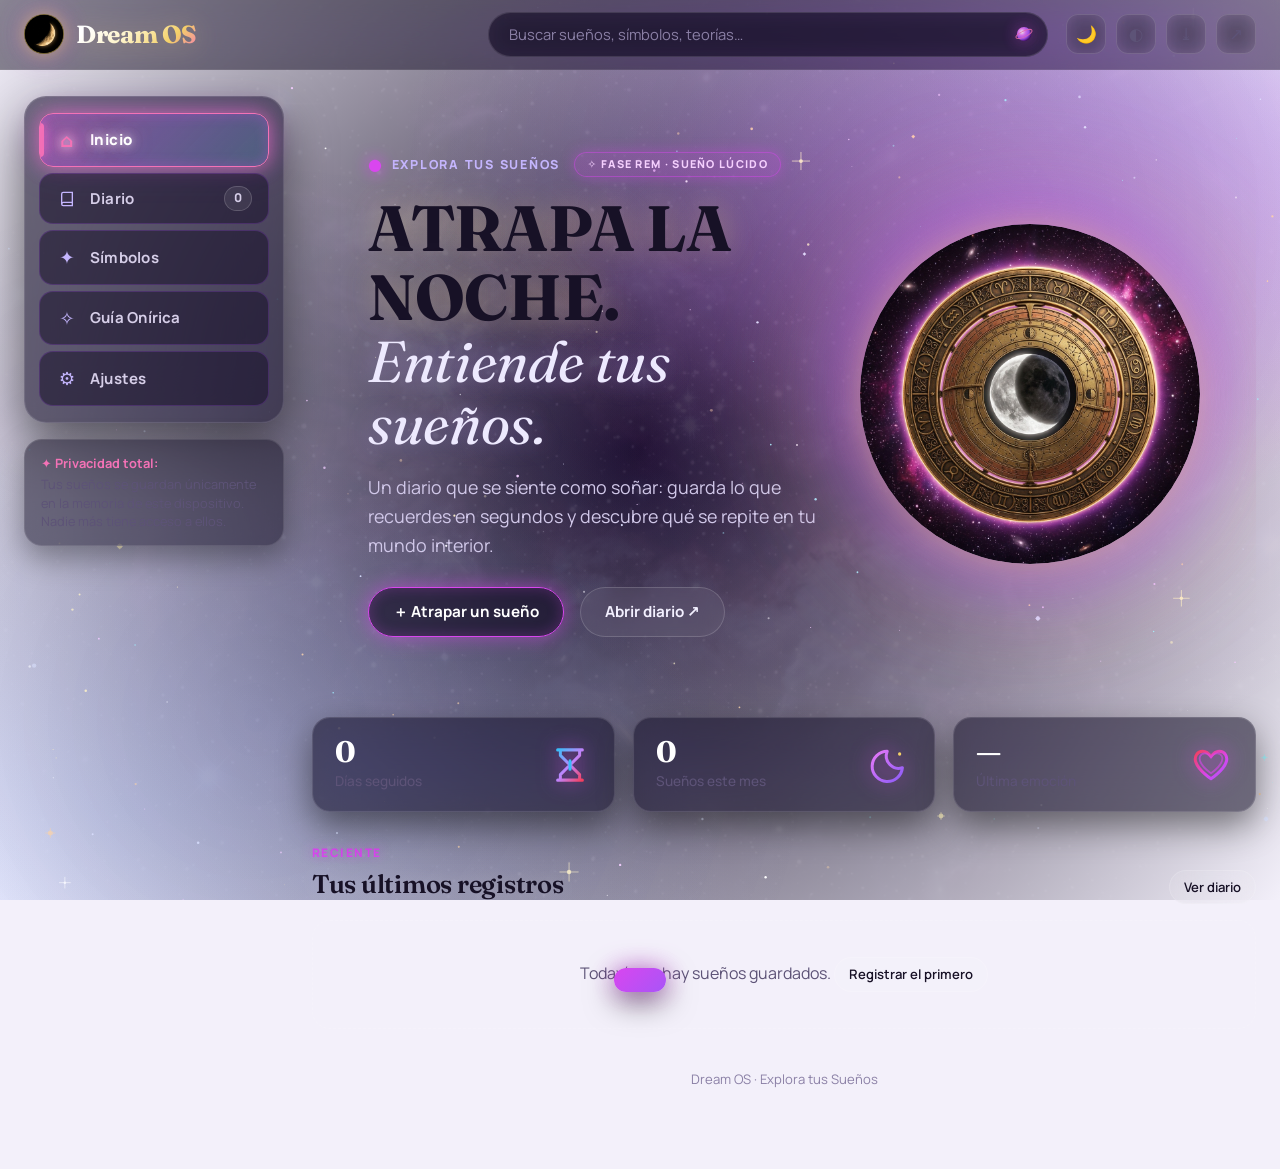
==== commit 1cf22efc: "feat: interfaz 100% orientada a usuario, botones neon sin deformacion, guia onirica y lenguaje claro" ====
--- a/app/index.html
+++ b/app/index.html
@@ -114,29 +114,19 @@
           <span>Símbolos</span>
         </button>
         <button class="nav-item" data-view="metodo">
-          <span class="nav-ic">
-            <svg viewBox="0 0 24 24" width="16" height="16" fill="none" stroke="currentColor" stroke-width="2">
-              <circle cx="12" cy="12" r="10"/>
-              <polygon points="16.24 7.76 14.12 14.12 7.76 16.24 9.88 9.88 16.24 7.76"/>
-            </svg>
-          </span>
-          <span>Método</span>
+          <span class="nav-ic">✧</span>
+          <span>Guía Onírica</span>
         </button>
         <button class="nav-item" data-view="ajustes">
-          <span class="nav-ic">
-            <svg viewBox="0 0 24 24" width="16" height="16" fill="none" stroke="currentColor" stroke-width="2">
-              <circle cx="12" cy="12" r="3"/>
-              <path d="M19.4 15a1.65 1.65 0 0 0 .33 1.82l.06.06a2 2 0 0 1 0 2.83 2 2 0 0 1-2.83 0l-.06-.06a1.65 1.65 0 0 0-1.82-.33 1.65 1.65 0 0 0-1 1.51V21a2 2 0 0 1-2 2 2 2 0 0 1-2-2v-.09A1.65 1.65 0 0 0 9 19.4a1.65 1.65 0 0 0-1.82.33l-.06.06a2 2 0 0 1-2.83 0 2 2 0 0 1 0-2.83l.06-.06a1.65 1.65 0 0 0 .33-1.82 1.65 1.65 0 0 0-1.51-1H3a2 2 0 0 1-2-2 2 2 0 0 1 2-2h.09A1.65 1.65 0 0 0 4.6 9a1.65 1.65 0 0 0-.33-1.82l-.06-.06a2 2 0 0 1 0-2.83 2 2 0 0 1 2.83 0l.06.06a1.65 1.65 0 0 0 1.82.33H9a1.65 1.65 0 0 0 1-1.51V3a2 2 0 0 1 2-2 2 2 0 0 1 2 2v.09a1.65 1.65 0 0 0 1 1.51 1.65 1.65 0 0 0 1.82-.33l.06-.06a2 2 0 0 1 2.83 0 2 2 0 0 1 0 2.83l-.06.06a1.65 1.65 0 0 0-.33 1.82V9a1.65 1.65 0 0 0 1.51 1H21a2 2 0 0 1 2 2 2 2 0 0 1-2 2h-.09a1.65 1.65 0 0 0-1.51 1z"/>
-            </svg>
-          </span>
-          <span>Ajustes y datos</span>
+          <span class="nav-ic">⚙</span>
+          <span>Ajustes</span>
         </button>
       </nav>
     </div>
 
     <!-- Tarjeta de Privacidad Local -->
     <div class="side-privacy-card">
-      <b>Privacidad local.</b> Todo se ve en este dispositivo (IndexedDB). Sin cuentas, sin nube, sin IA remota por defecto.
+      <b style="color:#f472b6">✦ Privacidad total:</b> Tus sueños se guardan únicamente en la memoria de este dispositivo. Nadie más tiene acceso a ellos.
     </div>
   </aside>
 
@@ -283,50 +273,66 @@
     </section>
 
     <!-- Vista Conocimiento / Símbolos -->
-    <section class="view" id="view-conocimiento" aria-label="Conocimiento">
+    <section class="view" id="view-conocimiento" aria-label="Símbolos">
       <div class="section-head">
         <div>
-          <div class="kicker">Biblioteca de símbolos</div>
-          <h2>¿Qué soñaste?</h2>
-          <p class="muted" id="kbMeta">Toca un símbolo para ver sus lecturas.</p>
+          <div class="kicker">Diccionario de sueños</div>
+          <h2>Explora los Símbolos</h2>
+          <p class="muted" id="kbMeta">Busca cualquier elemento de tu sueño para descubrir su significado e interpretaciones.</p>
         </div>
       </div>
       <div class="toolbar">
-        <input id="symbolSearch" type="search" placeholder="Buscar símbolo o concepto (ej. agua, volar, sombra)…" aria-label="Buscar símbolo">
+        <input id="symbolSearch" type="search" placeholder="Buscar símbolo (ej. agua, volar, caída, laberinto, mar)…" aria-label="Buscar símbolo">
         <select id="categoryFilter" aria-label="Filtrar categoría">
-          <option value="">Todas las categorías</option>
-          <option value="símbolo">Símbolos</option>
-          <option value="ciencia">Ciencia y cognición</option>
-          <option value="psicología">Psicología profunda</option>
-          <option value="historia">Historia y tradición</option>
-          <option value="método">Método</option>
+          <option value="">Todos los símbolos</option>
+          <option value="símbolo">Símbolos y elementos</option>
+          <option value="psicología">Psicología y arquetipos</option>
+          <option value="ciencia">Mente y cognición</option>
+          <option value="historia">Tradición y cultura</option>
         </select>
-        <span class="tag" id="knowledgeCount">0 entradas</span>
+        <span class="tag" id="knowledgeCount">0 símbolos</span>
       </div>
       <div id="knowledgeGrid" class="dreams"></div>
     </section>
 
-    <!-- Vista Método -->
-    <section class="view" id="view-metodo" aria-label="Método">
+    <!-- Vista Guía Onírica -->
+    <section class="view" id="view-metodo" aria-label="Guía Onírica">
       <div class="section-head">
         <div>
-          <div class="kicker">Cómo interpretar</div>
-          <h2>Método de análisis</h2>
-          <p class="muted">El relato primero; las hipótesis después, con procedencia.</p>
-        </div>
-      </div>
+          <div class="kicker">Claves y consejos</div>
+          <h2>Guía Onírica</h2>
+          <p class="muted">Técnicas sencillas para recordar tus sueños, experimentar lucidez y entender su significado.</p>
+        </div>
+      </div>
+      
+      <div class="panel" style="margin-bottom: 18px;">
+        <h3 style="font-family: var(--font-display); font-size: 1.28rem; color: #f4d068; margin-bottom: 10px;">1. Cómo recordar más sueños al despertar</h3>
+        <p class="muted" style="line-height: 1.6;">El 90% de los sueños se desvanece en los primeros 10 minutos de vigilia. Para atraparlos fácilmente:</p>
+        <ul style="padding-left:20px;margin-top:10px;line-height:1.7" class="muted">
+          <li><b>Quédate inmóvil:</b> Al abrir los ojos, no te muevas ni mires el reloj. Rebobina la última escena mental antes de levantarte.</li>
+          <li><b>Apunta al instante:</b> Abre Dream OS y guarda aunque sea una palabra, persona o emoción. El resto de la historia suele brotar solo.</li>
+          <li><b>Aprovecha la mañana:</b> Los sueños más vívidos y fáciles de recordar ocurren en las últimas dos horas de sueño nocturno.</li>
+        </ul>
+      </div>
+
+      <div class="panel" style="margin-bottom: 18px;">
+        <h3 style="font-family: var(--font-display); font-size: 1.28rem; color: #f472b6; margin-bottom: 10px;">2. El arte de los Sueños Lúcidos</h3>
+        <p class="muted" style="line-height: 1.6;">Un sueño lúcido ocurre cuando te das cuenta conscientemente de que estás soñando mientras continúas dentro de la experiencia.</p>
+        <ul style="padding-left:20px;margin-top:10px;line-height:1.7" class="muted">
+          <li><b>Chequeos de realidad:</b> Durante el día, pregúntate con frecuencia: <i>«¿Estoy soñando ahora?»</i> y mira las palmas de tus manos o lee dos veces un texto. En un sueño, los textos cambian al mirarlos por segunda vez.</li>
+          <li><b>Intención antes de dormir (MILD):</b> Justo antes de conciliar el sueño, repite mentalmente: <i>«Esta noche me daré cuenta de que estoy soñando»</i> mientras visualizas un sueño reciente.</li>
+          <li><b>Mantén la calma:</b> Al tomar conciencia dentro del sueño, no te emociones en exceso. Frota tus manos en el sueño para anclar la estabilidad antes de explorar.</li>
+        </ul>
+      </div>
+
       <div class="panel">
-        <h2>Cómo leo tu sueño</h2>
-        <p class="muted">Leo tus palabras, encuentro símbolos y te muestro lecturas de distintas escuelas con sus fuentes. Todo ocurre en tu dispositivo, sin IA remota. Si hay poco material, te lo digo y te pregunto.</p>
+        <h3 style="font-family: var(--font-display); font-size: 1.28rem; color: #38bdf8; margin-bottom: 10px;">3. Cómo interpretar tus sueños</h3>
+        <p class="muted" style="line-height: 1.6;">Tu subconsciente se comunica a través de metáforas visuales, emociones intensas y asociaciones personales:</p>
         <ul style="padding-left:20px;margin-top:10px;line-height:1.7" class="muted">
-          <li>Observación ≠ hipótesis ≠ asociación personal.</li>
-          <li>Cada lectura indica escuela, elementos que la motivan y fuente.</li>
-          <li>Nunca diagnósticos, presagios ni afirmaciones sobre terceros.</li>
+          <li><b>La emoción es tu mejor guía:</b> La sensación que experimentaste (alivio, miedo, paz, asombro) casi siempre refleja cómo vives un desafío o cambio en tu vida presente.</li>
+          <li><b>Consulta el diccionario de símbolos:</b> Usa nuestra sección de Símbolos para descubrir cómo la psicología y la sabiduría tradicional han interpretado elementos como el agua, el vuelo o los laberintos.</li>
+          <li><b>Tu intuición manda:</b> La interpretación más certera es siempre aquella que resuena profundamente con tu momento vital.</li>
         </ul>
-      </div>
-      <div class="panel" style="margin-top:14px">
-        <h2>Pipeline de Análisis</h2>
-        <p class="muted">Captura → Normalización → Extracción → Recuperación → Análisis por perspectivas → Síntesis → Validación → Presentación → Persistencia. El texto original nunca se modifica.</p>
       </div>
     </section>
 
@@ -334,41 +340,42 @@
     <section class="view" id="view-ajustes" aria-label="Ajustes">
       <div class="section-head">
         <div>
-          <div class="kicker">Control de datos</div>
+          <div class="kicker">Preferencias</div>
           <h2>Ajustes y privacidad</h2>
         </div>
       </div>
       <div class="panel">
-        <h2>Datos guardados</h2>
-        <p class="muted" id="storageSummary">…</p>
-        <div class="formactions">
-          <button class="btn btn-hero-primary" id="exportBtn">Exportar copia JSON</button>
-          <label class="btn btn-hero-ghost" for="importFile" style="cursor:pointer">Importar JSON</label>
+        <h3 style="font-family: var(--font-display); font-size: 1.2rem; color: #ffffff; margin-bottom: 6px;">Copia de seguridad de tus sueños</h3>
+        <p class="muted" id="storageSummary">Tus sueños se guardan de forma segura y privada en este dispositivo.</p>
+        <div class="formactions" style="margin-top: 14px;">
+          <button class="btn btn-hero-primary" id="exportBtn">Exportar copia de seguridad</button>
+          <label class="btn btn-hero-ghost" for="importFile" style="cursor:pointer">Restaurar copia</label>
           <input id="importFile" type="file" accept=".json,application/json" hidden>
-          <button class="small" id="wipeBtn" style="border-color:rgba(239,68,68,0.4);color:#fca5a5">Borrar todo</button>
-        </div>
-      </div>
-      <div class="panel" style="margin-top:14px">
-        <h2>Tema de visualización</h2>
+          <button class="small" id="wipeBtn" style="border-color:rgba(239,68,68,0.4);color:#fca5a5">Borrar todos mis sueños</button>
+        </div>
+      </div>
+      <div class="panel" style="margin-top:16px">
+        <h3 style="font-family: var(--font-display); font-size: 1.2rem; color: #ffffff; margin-bottom: 6px;">Tema y visualización</h3>
+        <p class="muted" style="margin-bottom: 12px;">Selecciona el aspecto visual que mejor acompañe tu lectura nocturna o diurna.</p>
         <div class="formactions">
           <button class="small" data-theme="system">Automático</button>
-          <button class="small" data-theme="dark">Oscuro (Espacial)</button>
-          <button class="small" data-theme="light">Claro</button>
-        </div>
-      </div>
-      <div class="panel" style="margin-top:14px">
-        <h2>Atmósfera sonora</h2>
-        <p class="muted">Drone nocturno generativo (WebAudio, sin archivos externos). Con movimiento reducido del sistema, los efectos se atenúan automáticamente.</p>
+          <button class="small" data-theme="dark">Espacio Cósmico (Oscuro)</button>
+          <button class="small" data-theme="light">Luz Suave (Claro)</button>
+        </div>
+      </div>
+      <div class="panel" style="margin-top:16px">
+        <h3 style="font-family: var(--font-display); font-size: 1.2rem; color: #ffffff; margin-bottom: 6px;">Ambiente sonoro de relajación</h3>
+        <p class="muted" style="margin-bottom: 12px;">Frecuencia onírica envolvente a 432 Hz para calmar la mente y facilitar la desconexión antes de dormir.</p>
         <div class="formactions">
-          <button class="btn btn-hero-ghost" id="soundToggle" aria-pressed="false">🌙 Activar ambiente sonoro</button>
-        </div>
-      </div>
-      <div class="panel" style="margin-top:14px">
-        <h2>Alcance y Principios</h2>
-        <ul style="padding-left:20px;margin-top:10px;line-height:1.7" class="muted">
-          <li>IndexedDB local, Service Worker offline, sin red obligatoria.</li>
-          <li>Sin IA remota. Tus sueños nunca salen de tu navegador.</li>
-          <li>Dictado por voz solo si el navegador la ofrece de manera nativa.</li>
+          <button class="btn btn-hero-ghost" id="soundToggle" aria-pressed="false">🌙 Activar sonido de relajación</button>
+        </div>
+      </div>
+      <div class="panel" style="margin-top:16px">
+        <h3 style="font-family: var(--font-display); font-size: 1.2rem; color: #ffffff; margin-bottom: 6px;">Tu privacidad es lo primero</h3>
+        <ul style="padding-left:20px;margin-top:8px;line-height:1.7" class="muted">
+          <li><b>100% privado:</b> Todo lo que escribes permanece exclusivamente en tu dispositivo.</li>
+          <li><b>Sin conexión necesaria:</b> Dream OS funciona perfectamente en modo avión o sin cobertura.</li>
+          <li><b>Sin registros obligatorios:</b> No necesitas crear cuentas ni compartir datos personales para usarla.</li>
         </ul>
       </div>
     </section>
@@ -394,54 +401,55 @@
       <h2 id="modalTitle">Registrar un sueño</h2>
       <button class="icon-btn" id="closeModal" aria-label="Cerrar">✕</button>
     </div>
-    <p class="muted" style="margin-bottom:14px">Guarda fragmentos. Solo el título es obligatorio. <button class="small" id="voiceBtn" hidden>🎙 Dictar</button> <span class="muted" id="voiceNote"></span></p>
+    <p class="muted" style="margin-bottom:14px">Anota lo que recuerdes, aunque sea una sola escena, emoción o detalle. <button class="small" id="voiceBtn" hidden>🎙 Dictar</button> <span class="muted" id="voiceNote"></span></p>
     <form id="dreamForm">
       <input type="hidden" id="dreamId">
       <div class="formgrid">
         <div class="field">
-          <label for="dreamTitle">Título *</label>
-          <input id="dreamTitle" required maxlength="120" placeholder="El río que sube…">
+          <label for="dreamTitle">Título del sueño *</label>
+          <input id="dreamTitle" required maxlength="120" placeholder="Ej: El vuelo sobre el mar…">
         </div>
         <div class="field">
           <label for="dreamDate">Fecha</label>
           <input id="dreamDate" type="date">
         </div>
         <div class="field">
-          <label for="dreamQuality">Calidad (1-10)</label>
+          <label for="dreamQuality">Claridad / Vivacidad (1-10)</label>
           <input id="dreamQuality" type="number" min="1" max="10" placeholder="7">
         </div>
         <div class="field">
-          <label for="dreamStress">Estrés previo (1-10)</label>
-          <input id="dreamStress" type="number" min="1" max="10" placeholder="5">
+          <label for="dreamStress">Cansancio o estrés previo (1-10)</label>
+          <input id="dreamStress" type="number" min="1" max="10" placeholder="4">
         </div>
         <div class="field">
           <label for="dreamEmotion">Emoción principal</label>
           <select id="dreamEmotion">
             <option value="">Sin indicar</option>
+            <option>Asombro</option>
+            <option>Alegría</option>
+            <option>Calma</option>
             <option>Miedo</option>
-            <option>Alegría</option>
             <option>Tristeza</option>
             <option>Confusión</option>
-            <option>Calma</option>
             <option>Sorpresa</option>
             <option>Otra</option>
           </select>
         </div>
         <div class="field">
-          <label for="dreamTags">Etiquetas (comas)</label>
-          <input id="dreamTags" placeholder="agua, río, casa">
+          <label for="dreamTags">Palabras clave (separadas por comas)</label>
+          <input id="dreamTags" placeholder="agua, volar, mar, noche">
         </div>
         <div class="field full">
-          <label for="dreamStory">Relato</label>
-          <textarea id="dreamStory" placeholder="Lo que recuerdes, aunque sean escenas sueltas…"></textarea>
+          <label for="dreamStory">Relato del sueño</label>
+          <textarea id="dreamStory" placeholder="Describe lo que recuerdes: escenarios, personas, objetos o lo que sentiste…"></textarea>
         </div>
         <div class="field full">
-          <label for="dreamReflection">Asociaciones personales (opcional)</label>
-          <textarea id="dreamReflection" style="min-height:70px" placeholder="¿Qué te evoca? ¿Con qué de estos días conecta?"></textarea>
+          <label for="dreamReflection">Reflexiones o notas personales (opcional)</label>
+          <textarea id="dreamReflection" style="min-height:70px" placeholder="¿Qué te sugiere este sueño? ¿Con qué aspecto de tu momento actual conecta?"></textarea>
         </div>
       </div>
       <div class="formactions" style="margin-top:20px">
-        <button class="btn btn-hero-primary" type="submit">Guardar en este dispositivo</button>
+        <button class="btn btn-hero-primary" type="submit">＋ Guardar sueño</button>
         <button class="btn btn-hero-ghost" type="button" id="cancelModal">Cancelar</button>
       </div>
     </form>
--- a/app/css/app.css
+++ b/app/css/app.css
@@ -361,50 +361,89 @@
 .nav-item {
   display: flex;
   align-items: center;
-  gap: 10px;
-  padding: 11px 14px;
+  gap: 12px;
+  padding: 12px 16px;
   border-radius: 14px;
-  color: var(--text-muted);
-  font-weight: 600;
-  font-size: 0.92rem;
+  color: #d6cee8;
+  font-weight: 700;
+  font-size: 0.94rem;
+  letter-spacing: 0.015em;
   text-align: left;
-  border: 1px solid transparent;
-  transition: all var(--dur-fast) var(--ease-spring);
+  background: rgba(22, 16, 40, 0.55);
+  border: 1px solid rgba(168, 85, 247, 0.22);
+  transition: border-color 0.2s ease, box-shadow 0.2s ease, background 0.2s ease, color 0.2s ease;
   position: relative;
+  overflow: hidden;
+  box-sizing: border-box;
+  width: 100%;
 }
 
 .nav-item:hover {
-  color: #fff;
-  background: rgba(255, 255, 255, 0.06);
-  border-color: rgba(255, 255, 255, 0.1);
-  transform: translateX(3px);
+  color: #ffffff;
+  background: rgba(38, 22, 68, 0.7);
+  border-color: rgba(244, 114, 182, 0.65);
+  box-shadow: 0 0 16px rgba(217, 70, 239, 0.4), inset 0 0 10px rgba(217, 70, 239, 0.2);
+  text-shadow: 0 0 8px rgba(255, 255, 255, 0.5);
 }
 
 .nav-item.active {
   color: #ffffff;
-  background: linear-gradient(135deg, rgba(255, 255, 255, 0.14) 0%, rgba(139, 92, 246, 0.22) 50%, rgba(217, 70, 239, 0.18) 100%);
-  border-color: rgba(255, 255, 255, 0.26);
-  box-shadow: 0 4px 20px rgba(0, 0, 0, 0.35), inset 0 0 14px rgba(255, 255, 255, 0.12);
-  font-weight: 700;
+  background: linear-gradient(135deg, rgba(217, 70, 239, 0.25) 0%, rgba(139, 92, 246, 0.28) 50%, rgba(56, 189, 248, 0.18) 100%);
+  border: 1.5px solid #f472b6;
+  box-shadow: 0 0 18px rgba(244, 114, 182, 0.65), 0 0 32px rgba(168, 85, 247, 0.4), inset 0 0 14px rgba(217, 70, 239, 0.3);
+  font-weight: 800;
+  letter-spacing: 0.025em;
+  text-shadow: 0 0 10px rgba(255, 255, 255, 0.8), 0 0 20px rgba(244, 114, 182, 0.6);
+}
+
+.nav-item.active::before {
+  content: "";
+  position: absolute;
+  left: 0;
+  top: 18%;
+  bottom: 18%;
+  width: 4px;
+  border-radius: 0 4px 4px 0;
+  background: #f472b6;
+  box-shadow: 0 0 10px #f472b6, 0 0 16px #d946ef;
 }
 
 .nav-ic {
   display: grid;
   place-items: center;
-  width: 20px;
-  font-size: 1.05rem;
-  color: inherit;
+  width: 22px;
+  font-size: 1.15rem;
+  color: #c4b5fd;
+  transition: all 0.2s ease;
+}
+
+.nav-item:hover .nav-ic {
+  color: #f472b6;
+  filter: drop-shadow(0 0 8px #f472b6);
+}
+
+.nav-item.active .nav-ic {
+  color: #f472b6;
+  filter: drop-shadow(0 0 8px #f472b6) drop-shadow(0 0 14px #d946ef);
 }
 
 .count {
   margin-left: auto;
   background: rgba(255, 255, 255, 0.08);
-  border: 1px solid rgba(255, 255, 255, 0.14);
-  padding: 2px 8px;
+  border: 1px solid rgba(255, 255, 255, 0.16);
+  padding: 2px 9px;
   border-radius: var(--radius-pill);
   font-size: 0.76rem;
-  font-weight: 700;
-  color: var(--text-muted);
+  font-weight: 800;
+  color: #d6cee8;
+  transition: all 0.2s ease;
+}
+
+.nav-item.active .count {
+  background: rgba(244, 114, 182, 0.25);
+  border-color: #f472b6;
+  color: #ffffff;
+  box-shadow: 0 0 10px rgba(244, 114, 182, 0.5);
 }
 
 .side-privacy-card {
@@ -1160,23 +1199,26 @@
     max-width: 20%;
     box-sizing: border-box;
     background: transparent;
-    border: none;
-    color: var(--text-muted);
+    border: 1px solid transparent;
+    color: #b3a7d1;
     display: flex;
     flex-direction: column;
     align-items: center;
     justify-content: center;
-    gap: 2px;
-    font-size: 0.65rem;
+    gap: 3px;
+    font-size: 0.68rem;
     font-weight: 700;
-    padding: 6px 1px;
-    border-radius: 10px;
+    padding: 6px 2px;
+    border-radius: 12px;
     min-height: 52px;
     overflow: hidden;
+    transition: all 0.2s ease;
   }
   
   .tabbar button span {
-    font-size: 1.2rem;
+    font-size: 1.25rem;
+    line-height: 1;
+    transition: transform 0.2s ease, filter 0.2s ease, color 0.2s ease;
   }
 
   .tabbar button small {
@@ -1186,25 +1228,40 @@
     white-space: nowrap;
     width: 100%;
     text-align: center;
-    font-size: 0.65rem;
+    font-size: 0.68rem;
+    letter-spacing: 0.01em;
   }
   
   .tabbar button.active {
-    color: #fff;
-    background: linear-gradient(135deg, rgba(255, 255, 255, 0.1) 0%, rgba(217, 70, 239, 0.2) 100%);
-    box-shadow: 0 0 16px rgba(217, 70, 239, 0.4);
+    color: #ffffff;
+    background: linear-gradient(135deg, rgba(217, 70, 239, 0.22) 0%, rgba(99, 102, 241, 0.25) 100%);
+    border: 1.5px solid #f472b6;
+    box-shadow: 0 0 16px rgba(244, 114, 182, 0.65), inset 0 0 10px rgba(217, 70, 239, 0.3);
+  }
+
+  .tabbar button.active span {
+    color: #f472b6;
+    filter: drop-shadow(0 0 8px #f472b6);
+  }
+
+  .tabbar button.active small {
+    color: #ffffff;
+    font-weight: 800;
+    text-shadow: 0 0 8px rgba(255, 255, 255, 0.8), 0 0 14px rgba(244, 114, 182, 0.6);
   }
   
   .tabbar .cta-dot {
-    background: linear-gradient(135deg, var(--neon-cyan), var(--neon-magenta));
-    width: 38px;
-    height: 26px;
+    background: linear-gradient(135deg, #38bdf8, #f472b6);
+    width: 40px;
+    height: 28px;
     border-radius: var(--radius-pill);
     display: grid;
     place-items: center;
-    color: #fff !important;
-    box-shadow: 0 0 16px rgba(217, 70, 239, 0.6);
-    font-size: 1rem !important;
+    color: #ffffff !important;
+    border: 1.5px solid #ffffff;
+    box-shadow: 0 0 16px rgba(244, 114, 182, 0.8), 0 0 28px rgba(56, 189, 248, 0.5);
+    font-size: 1.1rem !important;
+    font-weight: 900;
   }
 
   /* Toast por encima de la barra inferior móvil */
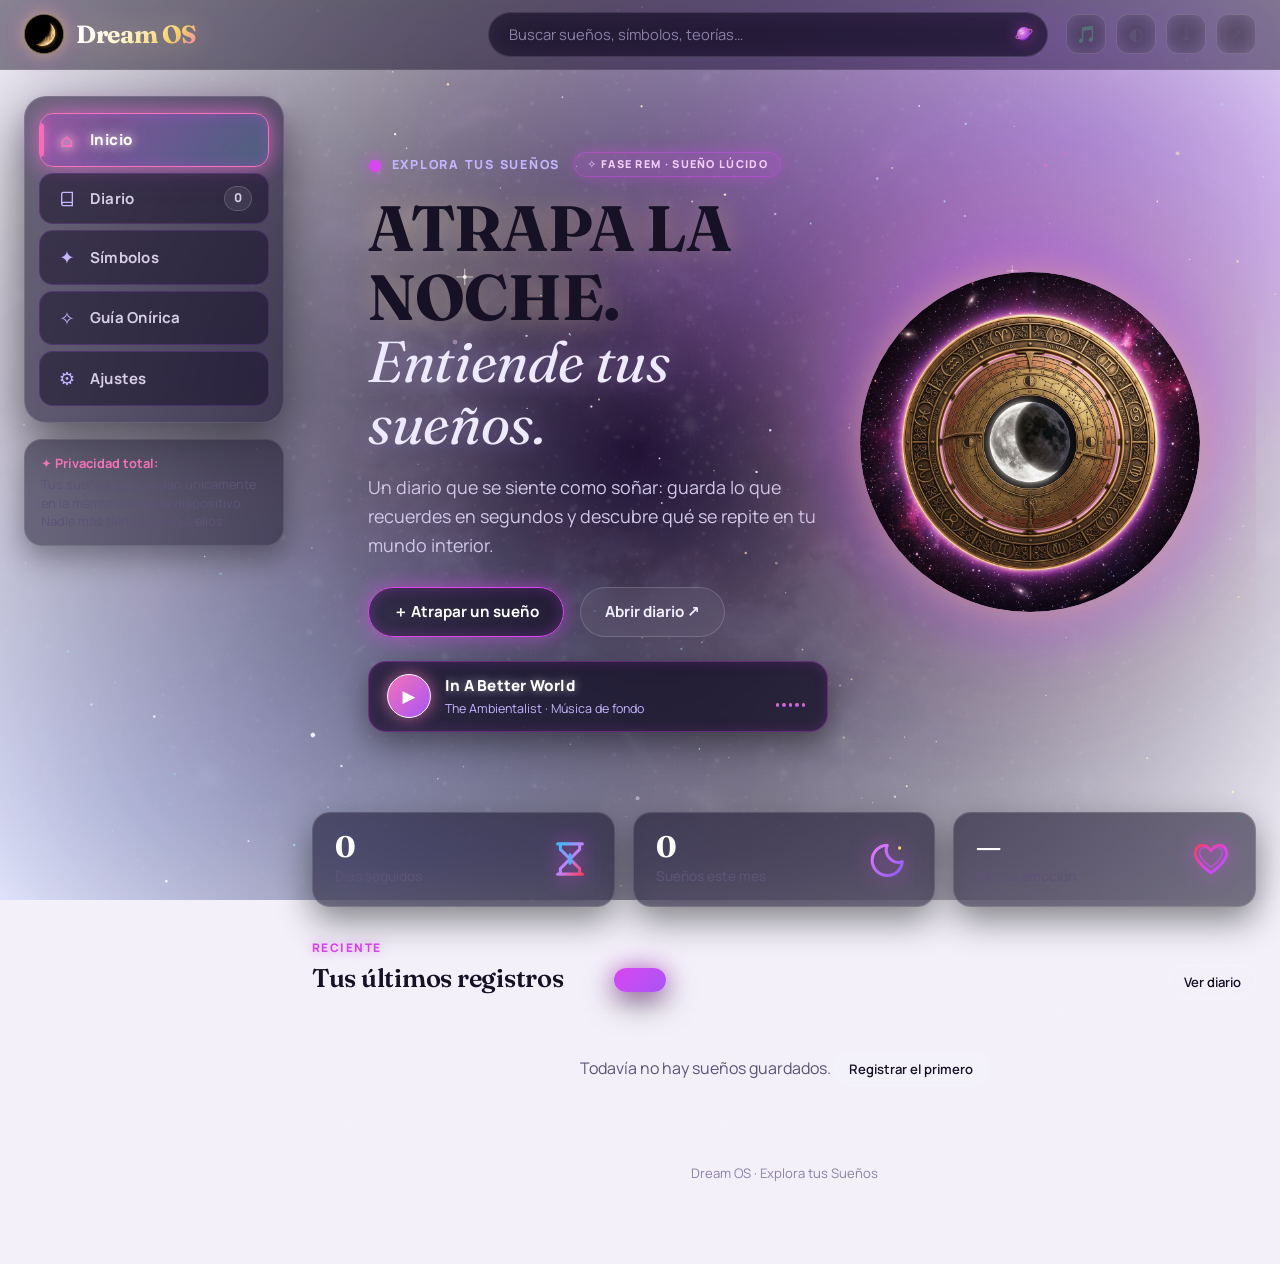
==== commit 68fb1459: "feat: musica de fondo In A Better World con reproductor en inicio y autoplay" ====
--- a/app/index.html
+++ b/app/index.html
@@ -77,8 +77,8 @@
       </span>
     </div>
     <div class="top-actions">
-      <button class="icon-btn sound-toggle-btn" id="soundToggleTop" aria-label="Ambiente sonoro onírico" title="Ambiente sonoro onírico (Drone 432Hz)">
-        <span class="sound-icon-idle">🌙</span>
+      <button class="icon-btn sound-toggle-btn" id="soundToggleTop" aria-label="Música de fondo" title="Música de fondo: The Ambientalist - In A Better World">
+        <span class="sound-icon-idle">🎵</span>
         <span class="sound-wave-bars" aria-hidden="true">
           <span></span><span></span><span></span>
         </span>
@@ -149,6 +149,20 @@
             <button class="btn btn-hero-primary" data-new>＋ Atrapar un sueño</button>
             <button class="btn btn-hero-ghost" data-goto="diario">Abrir diario ↗</button>
           </div>
+
+          <!-- Reproductor de Música Onírica en el Inicio -->
+          <div class="music-banner-hero" id="musicBannerHero">
+            <button class="music-play-btn" id="musicHeroToggle" aria-label="Reproducir música onírica" title="Reproducir música">
+              <span class="music-btn-icon" id="musicHeroIcon">▶</span>
+            </button>
+            <div class="music-info">
+              <div class="music-track-title">In A Better World</div>
+              <div class="music-artist-name">The Ambientalist · Música de fondo</div>
+            </div>
+            <div class="music-wave-bars" id="musicWaveBars" aria-hidden="true">
+              <span></span><span></span><span></span><span></span><span></span>
+            </div>
+          </div>
         </div>
 
         <!-- Reliquia Celestial: Astrolabio Zodiacal con Doble Halo, Rotación Continua y Parallax 3D -->
@@ -364,10 +378,10 @@
         </div>
       </div>
       <div class="panel" style="margin-top:16px">
-        <h3 style="font-family: var(--font-display); font-size: 1.2rem; color: #ffffff; margin-bottom: 6px;">Ambiente sonoro de relajación</h3>
-        <p class="muted" style="margin-bottom: 12px;">Frecuencia onírica envolvente a 432 Hz para calmar la mente y facilitar la desconexión antes de dormir.</p>
+        <h3 style="font-family: var(--font-display); font-size: 1.2rem; color: #ffffff; margin-bottom: 6px;">Música de fondo</h3>
+        <p class="muted" style="margin-bottom: 12px;"><b>The Ambientalist — In A Better World (Extended Mix)</b>. Música ambiental envolvente para acompañar tu lectura, reflexión y descanso.</p>
         <div class="formactions">
-          <button class="btn btn-hero-ghost" id="soundToggle" aria-pressed="false">🌙 Activar sonido de relajación</button>
+          <button class="btn btn-hero-ghost" id="soundToggle" aria-pressed="false">▶ Reproducir música</button>
         </div>
       </div>
       <div class="panel" style="margin-top:16px">
--- a/app/css/app.css
+++ b/app/css/app.css
@@ -589,6 +589,123 @@
   align-items: center;
   gap: 16px;
   flex-wrap: wrap;
+}
+
+/* Reproductor de Música Onírica en el Inicio */
+.music-banner-hero {
+  margin-top: 24px;
+  max-width: 480px;
+  background: rgba(18, 12, 36, 0.75);
+  border: 1.5px solid rgba(217, 70, 239, 0.35);
+  border-radius: 18px;
+  padding: 12px 18px;
+  display: flex;
+  align-items: center;
+  gap: 14px;
+  backdrop-filter: blur(20px);
+  -webkit-backdrop-filter: blur(20px);
+  box-shadow: 0 10px 30px rgba(0, 0, 0, 0.4), inset 0 0 14px rgba(217, 70, 239, 0.15);
+  transition: all 0.3s ease;
+  position: relative;
+  overflow: hidden;
+}
+
+.music-banner-hero:hover {
+  border-color: rgba(244, 114, 182, 0.65);
+  box-shadow: 0 12px 36px rgba(0, 0, 0, 0.5), 0 0 20px rgba(217, 70, 239, 0.35);
+}
+
+.music-banner-hero.playing {
+  border-color: #f472b6;
+  background: linear-gradient(135deg, rgba(32, 18, 62, 0.88) 0%, rgba(18, 12, 36, 0.88) 100%);
+  box-shadow: 0 0 22px rgba(244, 114, 182, 0.55), 0 0 45px rgba(168, 85, 247, 0.3), inset 0 0 14px rgba(217, 70, 239, 0.25);
+}
+
+.music-play-btn {
+  width: 44px;
+  height: 44px;
+  border-radius: 50%;
+  flex-shrink: 0;
+  background: linear-gradient(135deg, #f472b6 0%, #a855f7 100%);
+  border: 1.5px solid #ffffff;
+  color: #ffffff;
+  display: grid;
+  place-items: center;
+  font-size: 1.05rem;
+  cursor: pointer;
+  box-shadow: 0 0 16px rgba(244, 114, 182, 0.7);
+  transition: transform 0.2s ease, box-shadow 0.2s ease;
+}
+
+.music-play-btn:hover {
+  transform: scale(1.08);
+  box-shadow: 0 0 24px rgba(244, 114, 182, 0.95);
+}
+
+.music-play-btn:active {
+  transform: scale(0.95);
+}
+
+.music-btn-icon {
+  display: inline-block;
+  line-height: 1;
+}
+
+.music-info {
+  flex: 1;
+  min-width: 0;
+}
+
+.music-track-title {
+  font-weight: 800;
+  font-size: 0.95rem;
+  color: #ffffff;
+  letter-spacing: 0.015em;
+  white-space: nowrap;
+  overflow: hidden;
+  text-overflow: ellipsis;
+  text-shadow: 0 0 10px rgba(255, 255, 255, 0.5);
+}
+
+.music-artist-name {
+  font-size: 0.78rem;
+  color: #c4b5fd;
+  margin-top: 2px;
+  white-space: nowrap;
+  overflow: hidden;
+  text-overflow: ellipsis;
+}
+
+.music-wave-bars {
+  display: flex;
+  align-items: flex-end;
+  gap: 3px;
+  height: 22px;
+  flex-shrink: 0;
+  padding-right: 4px;
+}
+
+.music-wave-bars span {
+  width: 3.5px;
+  height: 4px;
+  background: linear-gradient(to top, #a855f7, #f472b6);
+  border-radius: 2px;
+  transition: height 0.2s ease;
+}
+
+.music-banner-hero.playing .music-wave-bars span {
+  animation: heroWave 1.2s ease-in-out infinite alternate;
+}
+
+.music-banner-hero.playing .music-wave-bars span:nth-child(1) { height: 6px; animation-delay: 0.1s; }
+.music-banner-hero.playing .music-wave-bars span:nth-child(2) { height: 18px; animation-delay: 0.35s; }
+.music-banner-hero.playing .music-wave-bars span:nth-child(3) { height: 11px; animation-delay: 0.2s; }
+.music-banner-hero.playing .music-wave-bars span:nth-child(4) { height: 21px; animation-delay: 0.45s; }
+.music-banner-hero.playing .music-wave-bars span:nth-child(5) { height: 8px; animation-delay: 0.15s; }
+
+@keyframes heroWave {
+  0% { height: 4px; }
+  100% { height: 22px; }
 }
 
 /* Botones Hero */
@@ -1623,6 +1740,27 @@
   border-color: rgba(140, 100, 220, 0.2);
 }
 
+html[data-theme="light"] .music-banner-hero {
+  background: rgba(255, 255, 255, 0.88);
+  border-color: rgba(168, 85, 247, 0.35);
+  box-shadow: 0 10px 30px rgba(0, 0, 0, 0.08);
+}
+
+html[data-theme="light"] .music-banner-hero.playing {
+  background: linear-gradient(135deg, rgba(255, 255, 255, 0.95) 0%, rgba(245, 235, 255, 0.95) 100%);
+  border-color: #d946ef;
+  box-shadow: 0 0 20px rgba(217, 70, 239, 0.3);
+}
+
+html[data-theme="light"] .music-track-title {
+  color: #171126;
+  text-shadow: none;
+}
+
+html[data-theme="light"] .music-artist-name {
+  color: #62557e;
+}
+
 @media (prefers-reduced-motion: reduce) {
   *, *::before, *::after {
     animation-duration: 0.01ms !important;
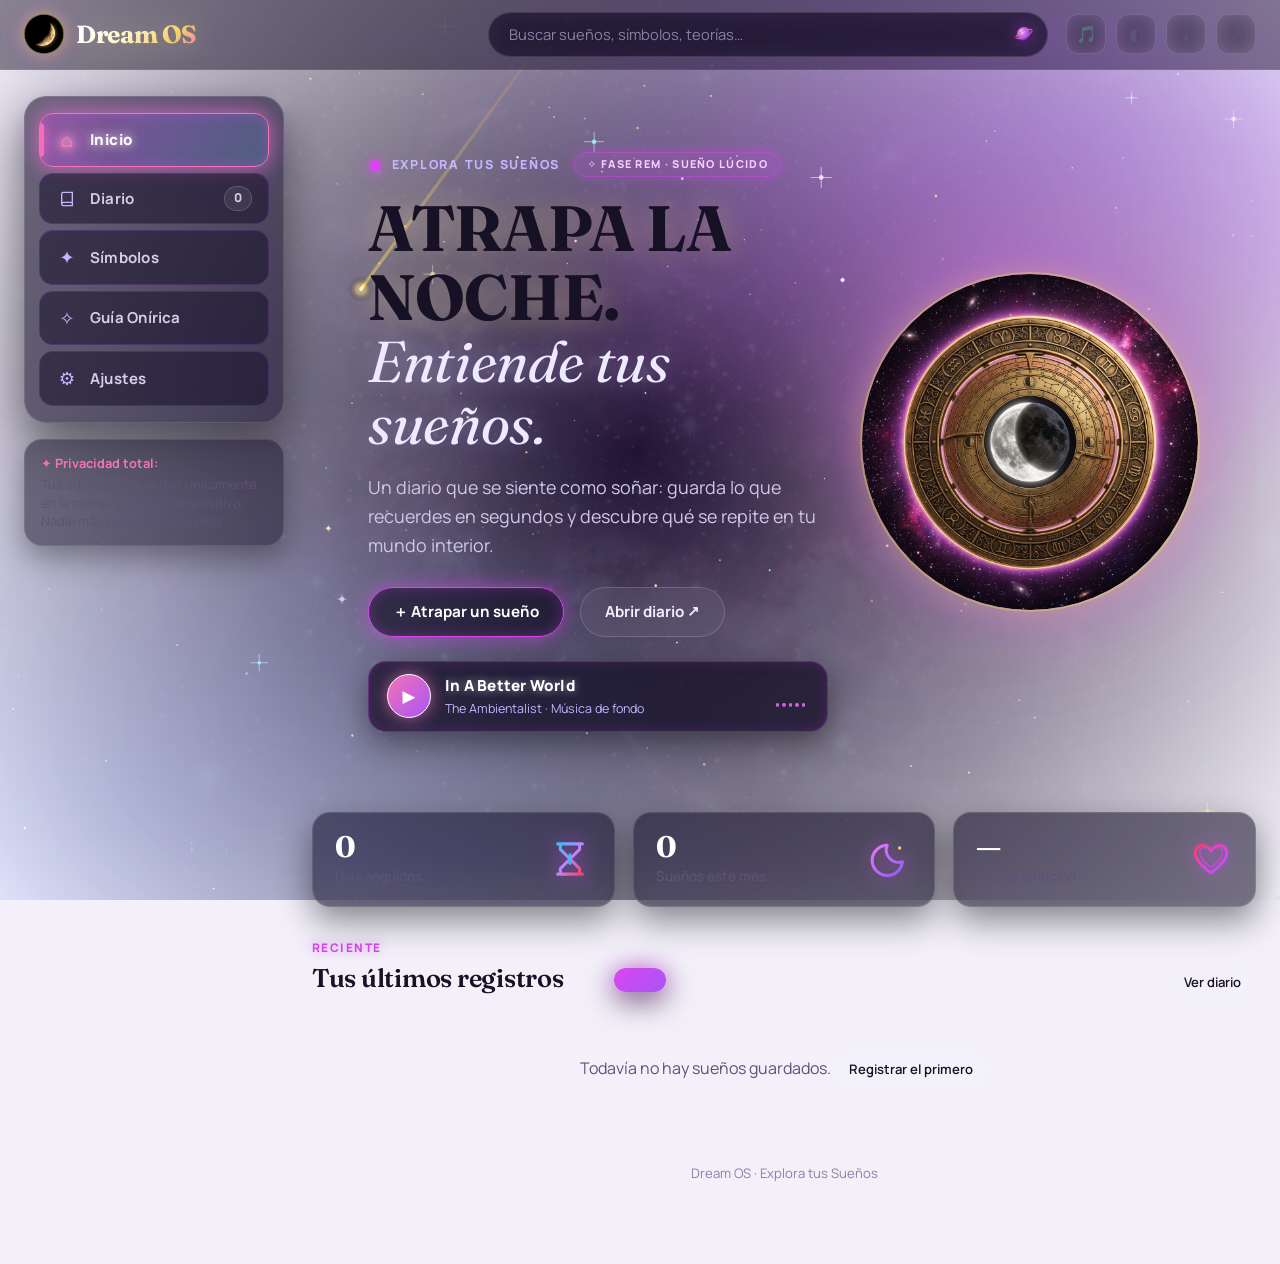
==== commit 3e6a95fa: "fix: boton compartir responsive en moviles, reparar corte 3D de astrolabio, eliminar contadores de s" ====
--- a/app/index.html
+++ b/app/index.html
@@ -152,7 +152,7 @@
 
           <!-- Reproductor de Música Onírica en el Inicio -->
           <div class="music-banner-hero" id="musicBannerHero">
-            <button class="music-play-btn" id="musicHeroToggle" aria-label="Reproducir música onírica" title="Reproducir música">
+            <button class="music-play-btn" id="musicHeroToggle" aria-label="Reproducir música" title="Reproducir música">
               <span class="music-btn-icon" id="musicHeroIcon">▶</span>
             </button>
             <div class="music-info">
@@ -165,13 +165,12 @@
           </div>
         </div>
 
-        <!-- Reliquia Celestial: Astrolabio Zodiacal con Doble Halo, Rotación Continua y Parallax 3D -->
+        <!-- Reliquia Celestial: Astrolabio Zodiacal con Aura Cósmica y Rotación Continua -->
         <div class="hero-relic-slot" id="heroRelic" aria-hidden="true">
           <div class="astrolabe-halo"></div>
           <div class="astrolabe-disc" id="astrolabeDisc">
             <img src="./assets/astrolabe.jpg" alt="Reliquia celestial astrolabio" width="340" height="340" loading="eager">
           </div>
-          <div class="astrolabe-glimmer"></div>
         </div>
       </div>
 
@@ -304,7 +303,6 @@
           <option value="ciencia">Mente y cognición</option>
           <option value="historia">Tradición y cultura</option>
         </select>
-        <span class="tag" id="knowledgeCount">0 símbolos</span>
       </div>
       <div id="knowledgeGrid" class="dreams"></div>
     </section>
--- a/app/css/app.css
+++ b/app/css/app.css
@@ -776,7 +776,7 @@
   box-shadow: 0 8px 24px rgba(0, 0, 0, 0.4), 0 0 16px rgba(139, 92, 246, 0.35);
 }
 
-/* Reliquia Astrolabio Zodiacal con Rotación Continua y Parallax 3D */
+/* Reliquia Astrolabio Zodiacal con Rotación Continua y Aura Cósmica */
 .hero-relic-slot {
   flex: 0 0 auto;
   width: min(340px, 38vw);
@@ -784,25 +784,24 @@
   z-index: 2;
   display: grid;
   place-items: center;
-  perspective: 1200px;
-  transform-style: preserve-3d;
 }
 
 .astrolabe-halo {
   position: absolute;
-  inset: -22%;
+  inset: -15%;
   border-radius: 50%;
-  background: radial-gradient(circle, rgba(217, 70, 239, 0.55) 0%, rgba(139, 92, 246, 0.38) 45%, rgba(244, 208, 104, 0.15) 65%, transparent 75%);
-  filter: blur(40px);
+  background: radial-gradient(circle, rgba(217, 70, 239, 0.45) 0%, rgba(139, 92, 246, 0.28) 45%, rgba(244, 208, 104, 0.12) 65%, transparent 75%);
+  filter: blur(36px);
   pointer-events: none;
+  z-index: 1;
   animation: haloBreath 6s ease-in-out infinite alternate;
-  transition: transform 0.3s ease;
+  transition: opacity 0.4s ease;
 }
 
 @keyframes haloBreath {
-  0% { transform: scale(0.92); opacity: 0.72; filter: blur(34px); }
-  50% { transform: scale(1.08); opacity: 0.98; filter: blur(48px); }
-  100% { transform: scale(0.92); opacity: 0.72; filter: blur(34px); }
+  0% { transform: scale(0.94); opacity: 0.7; filter: blur(32px); }
+  50% { transform: scale(1.06); opacity: 0.95; filter: blur(44px); }
+  100% { transform: scale(0.94); opacity: 0.7; filter: blur(32px); }
 }
 
 .astrolabe-disc {
@@ -810,14 +809,17 @@
   aspect-ratio: 1 / 1;
   border-radius: 50%;
   position: relative;
-  box-shadow: 0 0 35px rgba(244, 208, 104, 0.45), 0 0 90px rgba(217, 70, 239, 0.4), inset 0 0 16px rgba(244, 208, 104, 0.25);
+  z-index: 2;
+  border: 2px solid rgba(244, 208, 104, 0.5);
+  box-shadow: 0 0 30px rgba(244, 208, 104, 0.35), 0 0 70px rgba(217, 70, 239, 0.3), inset 0 0 20px rgba(244, 208, 104, 0.2);
   overflow: hidden;
-  transition: transform 0.25s ease-out, box-shadow 0.4s ease;
-  will-change: transform;
+  transition: transform 0.4s cubic-bezier(0.16, 1, 0.3, 1), box-shadow 0.4s ease, border-color 0.4s ease;
 }
 
 .astrolabe-disc:hover {
-  box-shadow: 0 0 50px rgba(244, 208, 104, 0.65), 0 0 130px rgba(217, 70, 239, 0.6);
+  transform: scale(1.03);
+  border-color: rgba(244, 208, 104, 0.85);
+  box-shadow: 0 0 45px rgba(244, 208, 104, 0.65), 0 0 95px rgba(217, 70, 239, 0.5), inset 0 0 25px rgba(244, 208, 104, 0.35);
 }
 
 .astrolabe-disc img {
@@ -828,6 +830,8 @@
   border-radius: 50%;
   animation: celestialSpin 180s linear infinite;
   transform-origin: center center;
+  backface-visibility: hidden;
+  -webkit-backface-visibility: hidden;
 }
 
 @keyframes celestialSpin {
@@ -1391,8 +1395,24 @@
 }
 
 @media (max-width: 600px) {
+  .top-in {
+    padding: 8px 12px;
+  }
+  
+  .top-actions {
+    gap: 6px;
+    flex-shrink: 0;
+  }
+  
+  .icon-btn {
+    width: 36px;
+    height: 36px;
+    min-width: 36px;
+    font-size: 0.95rem;
+  }
+
   .brand-name {
-    font-size: 1.35rem;
+    font-size: 1.28rem;
   }
   
   .stats-row {
@@ -1405,10 +1425,6 @@
 }
 
 @media (max-width: 440px) {
-  #shareBtn {
-    display: none;
-  }
-  
   .top-in {
     padding: 8px 10px;
   }
@@ -1418,18 +1434,24 @@
   }
   
   .brand-orb {
-    width: 34px;
-    height: 34px;
+    width: 32px;
+    height: 32px;
   }
   
   .brand-name {
-    font-size: 1.2rem;
+    font-size: 1.18rem;
+  }
+
+  .top-actions {
+    gap: 5px;
   }
 
   .icon-btn {
-    width: 34px;
-    height: 34px;
-    font-size: 0.92rem;
+    width: 33px;
+    height: 33px;
+    min-width: 33px;
+    font-size: 0.9rem;
+    border-radius: 10px;
   }
   
   .eyebrow {
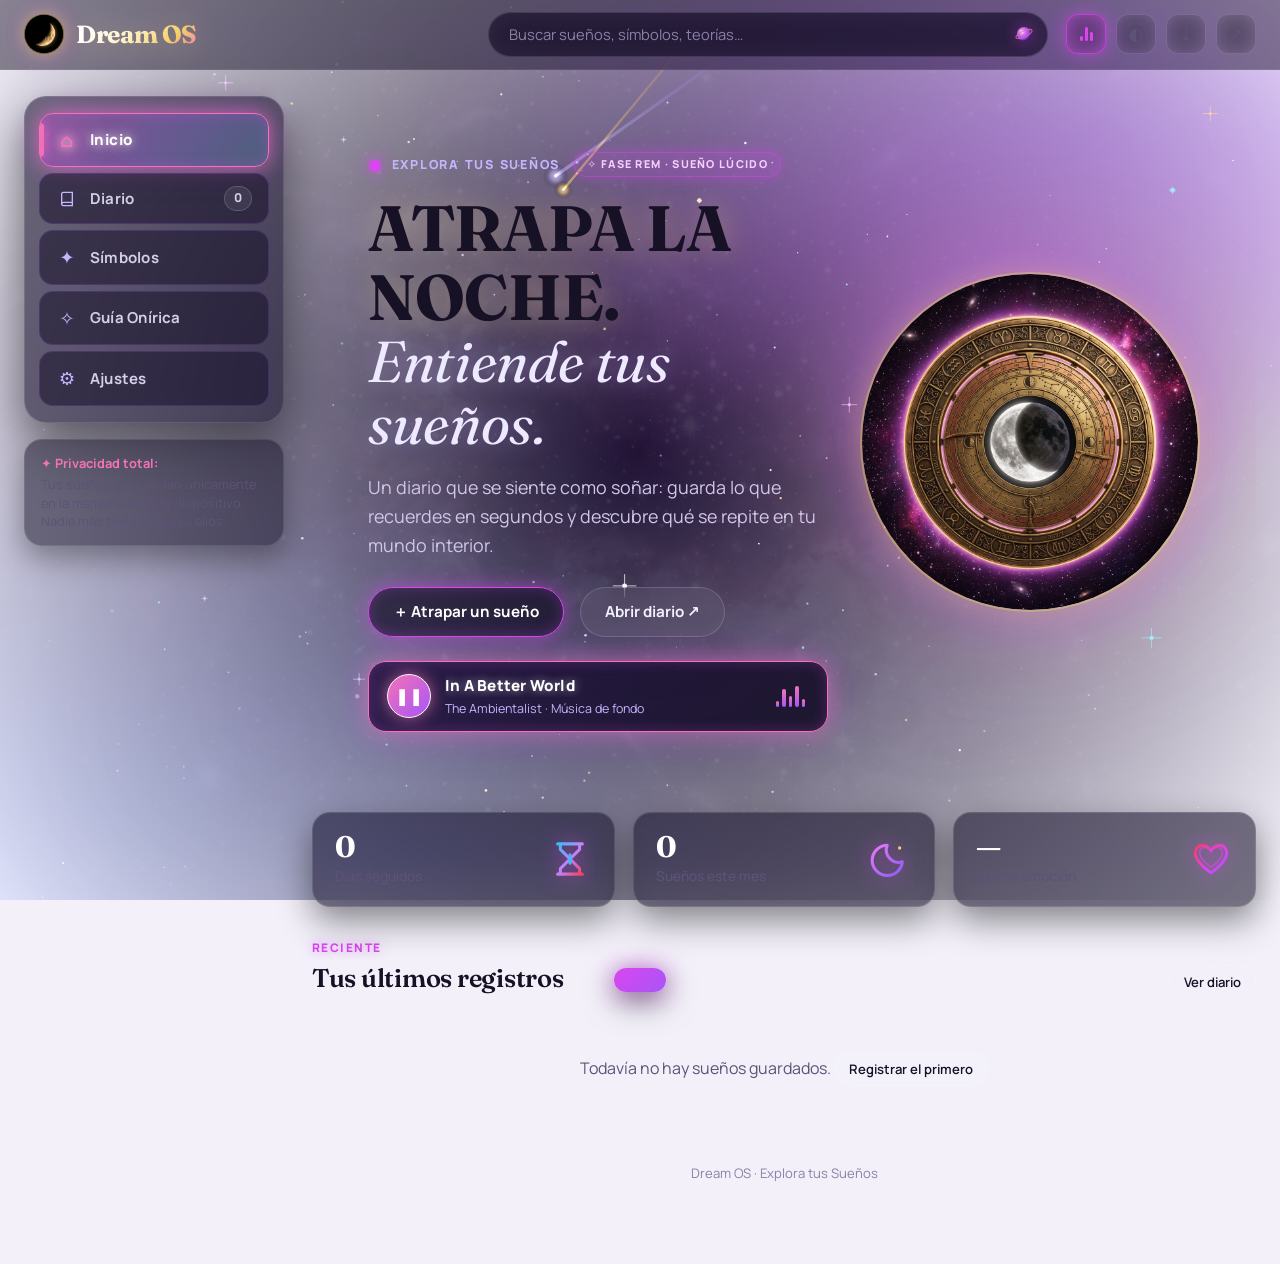
==== commit 2c248b50: "fix: reparar buscador de simbolos, anadir iconos visuales e interactividad completa" ====
--- a/app/index.html
+++ b/app/index.html
@@ -304,6 +304,19 @@
           <option value="historia">Tradición y cultura</option>
         </select>
       </div>
+      <div class="quick-chips" id="quickSymbolChips" aria-label="Símbolos populares">
+        <span class="quick-chip-label">Populares:</span>
+        <button type="button" class="quick-chip active" data-chip="">✦ Todos</button>
+        <button type="button" class="quick-chip" data-chip="agua">🌊 Agua</button>
+        <button type="button" class="quick-chip" data-chip="volar">🕊️ Volar</button>
+        <button type="button" class="quick-chip" data-chip="caída">🕳️ Caída</button>
+        <button type="button" class="quick-chip" data-chip="dientes">🦷 Dientes</button>
+        <button type="button" class="quick-chip" data-chip="serpiente">🐍 Serpiente</button>
+        <button type="button" class="quick-chip" data-chip="casa">🏡 Casa</button>
+        <button type="button" class="quick-chip" data-chip="muerte">🥀 Muerte</button>
+        <button type="button" class="quick-chip" data-chip="lúcido">✨ Lúcido</button>
+        <button type="button" class="quick-chip" data-chip="fuego">🔥 Fuego</button>
+      </div>
       <div id="knowledgeGrid" class="dreams"></div>
     </section>
 
--- a/app/css/app.css
+++ b/app/css/app.css
@@ -1783,6 +1783,242 @@
   color: #62557e;
 }
 
+/* ==========================================================================
+   Diccionario de Símbolos Oníricos - Estilo Visual y Responsive
+   ========================================================================== */
+.quick-chips {
+  display: flex;
+  align-items: center;
+  gap: 8px;
+  overflow-x: auto;
+  padding: 6px 2px 16px;
+  margin-bottom: 12px;
+  scrollbar-width: none;
+  -webkit-overflow-scrolling: touch;
+}
+.quick-chips::-webkit-scrollbar {
+  display: none;
+}
+.quick-chip-label {
+  font-size: 0.8rem;
+  color: var(--text-muted);
+  font-weight: 700;
+  text-transform: uppercase;
+  letter-spacing: 0.06em;
+  white-space: nowrap;
+  margin-right: 4px;
+}
+.quick-chip {
+  padding: 6px 14px;
+  border-radius: var(--radius-pill);
+  background: rgba(255, 255, 255, 0.05);
+  border: 1px solid rgba(255, 255, 255, 0.12);
+  color: #e2d9f3;
+  font-size: 0.84rem;
+  font-weight: 600;
+  cursor: pointer;
+  white-space: nowrap;
+  display: inline-flex;
+  align-items: center;
+  gap: 6px;
+  transition: all 0.2s cubic-bezier(0.16, 1, 0.3, 1);
+  user-select: none;
+}
+.quick-chip:hover {
+  background: rgba(217, 70, 239, 0.18);
+  border-color: rgba(217, 70, 239, 0.5);
+  color: #ffffff;
+  transform: translateY(-1px);
+}
+.quick-chip.active {
+  background: linear-gradient(135deg, rgba(217, 70, 239, 0.32), rgba(139, 92, 246, 0.32));
+  border-color: #f472b6;
+  color: #ffffff;
+  box-shadow: 0 0 14px rgba(217, 70, 239, 0.35);
+}
+
+.symbol-card {
+  position: relative;
+  overflow: hidden;
+  border-radius: 20px;
+  transition: all 0.25s cubic-bezier(0.16, 1, 0.3, 1);
+  display: flex;
+  flex-direction: column;
+}
+.symbol-card:hover {
+  border-color: rgba(244, 114, 182, 0.4);
+  box-shadow: 0 16px 36px rgba(0, 0, 0, 0.5), 0 0 25px rgba(217, 70, 239, 0.2);
+}
+.symbol-header {
+  display: flex;
+  align-items: flex-start;
+  gap: 14px;
+  margin-bottom: 12px;
+}
+.symbol-avatar {
+  width: 54px;
+  height: 54px;
+  min-width: 54px;
+  border-radius: 16px;
+  display: grid;
+  place-items: center;
+  font-size: 1.85rem;
+  background: radial-gradient(circle, rgba(255, 255, 255, 0.12) 0%, rgba(20, 14, 40, 0.6) 100%);
+  border: 1.5px solid var(--sym-color, rgba(217, 70, 239, 0.5));
+  box-shadow: 0 0 16px var(--sym-color, rgba(217, 70, 239, 0.35));
+  flex-shrink: 0;
+  transition: transform 0.3s ease;
+}
+.symbol-card:hover .symbol-avatar {
+  transform: scale(1.08) rotate(3deg);
+}
+.symbol-title-group {
+  flex: 1;
+  min-width: 0;
+}
+.symbol-tags-row {
+  display: flex;
+  gap: 6px;
+  flex-wrap: wrap;
+  margin-bottom: 6px;
+}
+.tag-symbol-badge {
+  background: rgba(244, 208, 104, 0.18) !important;
+  border-color: rgba(244, 208, 104, 0.5) !important;
+  color: #fef08a !important;
+  font-weight: 700;
+}
+.symbol-heading {
+  font-family: var(--font-display);
+  font-size: 1.25rem;
+  font-weight: 700;
+  color: #ffffff;
+  line-height: 1.25;
+  margin: 0;
+}
+.symbol-summary {
+  color: #d8cfee;
+  font-size: 0.94rem;
+  line-height: 1.6;
+  margin-bottom: 14px;
+  flex: 1;
+}
+.symbol-details {
+  background: rgba(0, 0, 0, 0.22);
+  border-radius: 14px;
+  border: 1px solid rgba(255, 255, 255, 0.08);
+  overflow: hidden;
+  margin-top: auto;
+}
+.symbol-summary-btn {
+  padding: 11px 14px;
+  cursor: pointer;
+  font-size: 0.86rem;
+  font-weight: 600;
+  color: #f5d0fe;
+  display: flex;
+  align-items: center;
+  gap: 8px;
+  user-select: none;
+  background: rgba(217, 70, 239, 0.08);
+  transition: background 0.2s ease;
+}
+.symbol-summary-btn:hover {
+  background: rgba(217, 70, 239, 0.16);
+}
+.symbol-expanded {
+  padding: 14px 16px;
+  border-top: 1px solid rgba(255, 255, 255, 0.06);
+}
+.symbol-detail-lead {
+  font-size: 0.9rem;
+  color: #e2d9f3;
+  line-height: 1.6;
+  margin-bottom: 14px;
+}
+
+/* Empty State de Búsqueda */
+.search-empty-state {
+  grid-column: 1 / -1;
+  text-align: center;
+  padding: 48px 24px;
+  background: rgba(18, 13, 34, 0.6);
+  border: 1.5px dashed rgba(217, 70, 239, 0.4);
+  border-radius: 24px;
+  backdrop-filter: blur(20px);
+}
+.empty-icon-orb {
+  font-size: 3.2rem;
+  margin-bottom: 14px;
+  display: inline-block;
+  animation: pulseGlow 3s ease-in-out infinite alternate;
+}
+.search-empty-state h4 {
+  font-family: var(--font-display);
+  font-size: 1.35rem;
+  color: #ffffff;
+  margin-bottom: 8px;
+}
+.search-empty-state p {
+  color: #c4b5fd;
+  font-size: 0.95rem;
+  max-width: 480px;
+  margin: 0 auto 20px;
+  line-height: 1.5;
+}
+.empty-quick-tags {
+  display: flex;
+  gap: 8px;
+  flex-wrap: wrap;
+  justify-content: center;
+}
+
+/* Estilos de Tema Claro */
+html[data-theme="light"] .quick-chip {
+  background: rgba(0, 0, 0, 0.04);
+  border-color: rgba(0, 0, 0, 0.12);
+  color: #4b4168;
+}
+html[data-theme="light"] .quick-chip:hover {
+  background: rgba(217, 70, 239, 0.12);
+  color: #171126;
+}
+html[data-theme="light"] .quick-chip.active {
+  background: linear-gradient(135deg, rgba(217, 70, 239, 0.2), rgba(139, 92, 246, 0.2));
+  border-color: #d946ef;
+  color: #171126;
+}
+html[data-theme="light"] .symbol-heading {
+  color: #171126;
+}
+html[data-theme="light"] .symbol-summary {
+  color: #4b4168;
+}
+html[data-theme="light"] .symbol-avatar {
+  background: radial-gradient(circle, rgba(255, 255, 255, 0.9) 0%, rgba(235, 225, 250, 0.9) 100%);
+}
+html[data-theme="light"] .symbol-details {
+  background: rgba(255, 255, 255, 0.5);
+  border-color: rgba(140, 100, 220, 0.15);
+}
+html[data-theme="light"] .symbol-summary-btn {
+  color: #7e22ce;
+  background: rgba(217, 70, 239, 0.08);
+}
+html[data-theme="light"] .symbol-detail-lead {
+  color: #3f3659;
+}
+html[data-theme="light"] .search-empty-state {
+  background: rgba(255, 255, 255, 0.85);
+  border-color: rgba(168, 85, 247, 0.35);
+}
+html[data-theme="light"] .search-empty-state h4 {
+  color: #171126;
+}
+html[data-theme="light"] .search-empty-state p {
+  color: #62557e;
+}
+
 @media (prefers-reduced-motion: reduce) {
   *, *::before, *::after {
     animation-duration: 0.01ms !important;
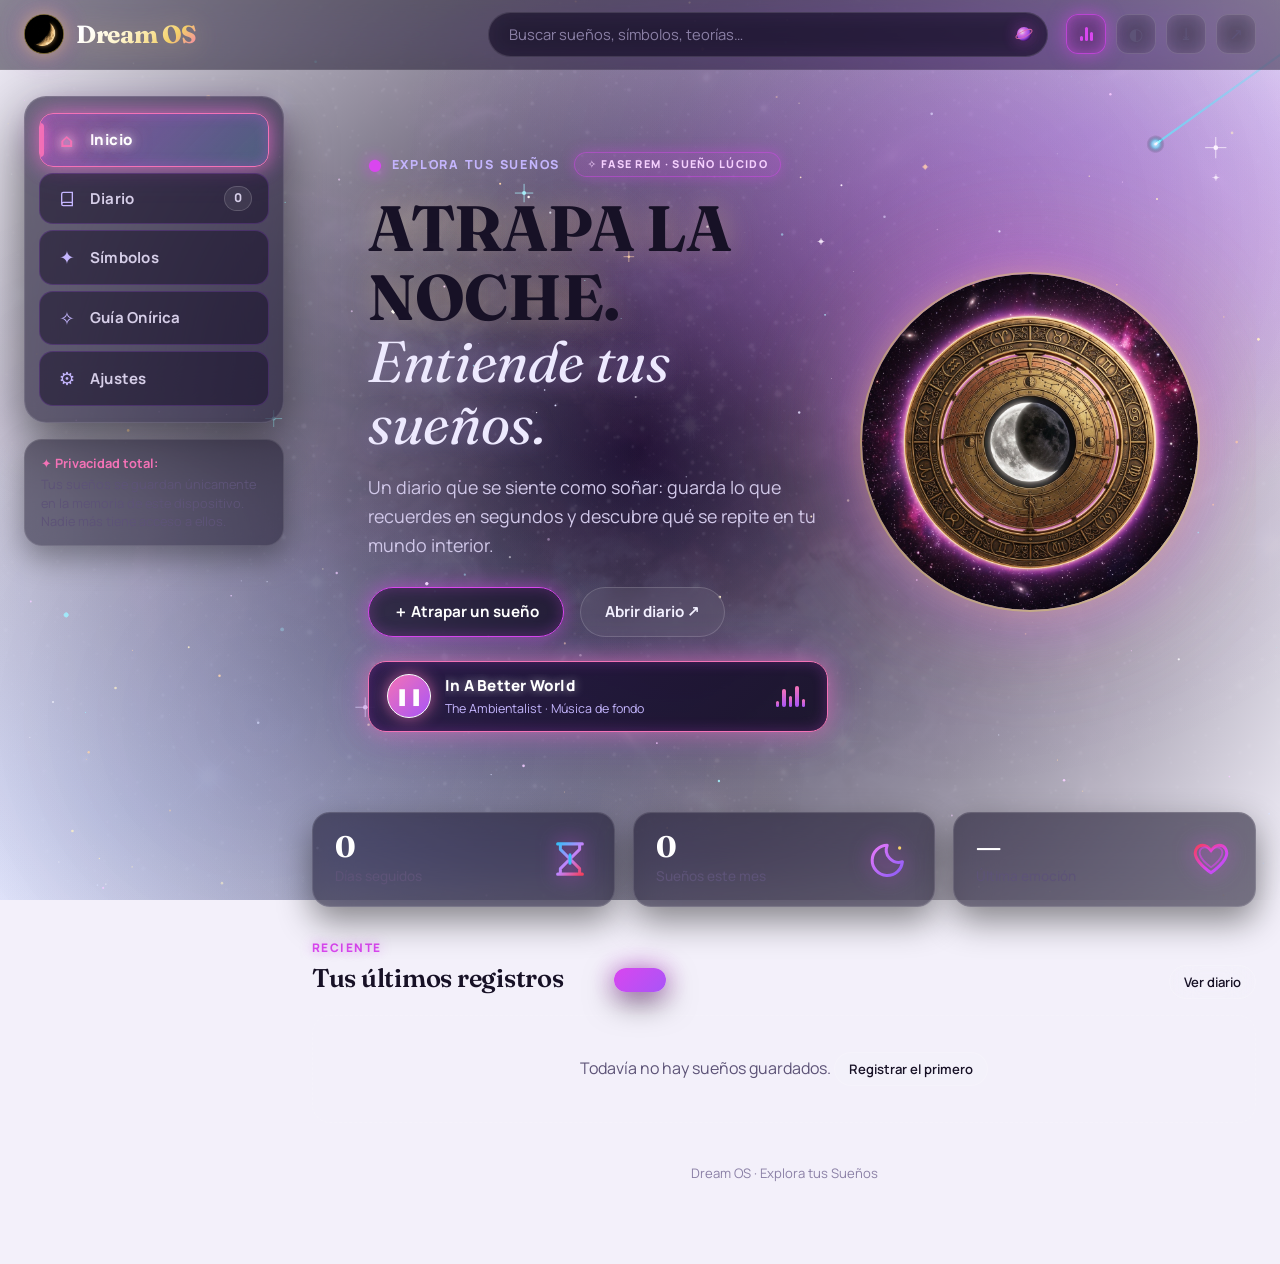
==== commit 6b63209c: "feat: ampliar base de simbolos con lagarto, niebla, ojos y 25 simbolos esenciales, y busqueda inteli" ====
--- a/app/index.html
+++ b/app/index.html
@@ -307,12 +307,17 @@
       <div class="quick-chips" id="quickSymbolChips" aria-label="Símbolos populares">
         <span class="quick-chip-label">Populares:</span>
         <button type="button" class="quick-chip active" data-chip="">✦ Todos</button>
+        <button type="button" class="quick-chip" data-chip="lagarto">🦎 Lagarto</button>
+        <button type="button" class="quick-chip" data-chip="niebla">🌫️ Niebla</button>
+        <button type="button" class="quick-chip" data-chip="ojos">👁️ Ojos</button>
         <button type="button" class="quick-chip" data-chip="agua">🌊 Agua</button>
         <button type="button" class="quick-chip" data-chip="volar">🕊️ Volar</button>
         <button type="button" class="quick-chip" data-chip="caída">🕳️ Caída</button>
         <button type="button" class="quick-chip" data-chip="dientes">🦷 Dientes</button>
         <button type="button" class="quick-chip" data-chip="serpiente">🐍 Serpiente</button>
         <button type="button" class="quick-chip" data-chip="casa">🏡 Casa</button>
+        <button type="button" class="quick-chip" data-chip="escaleras">🪜 Escaleras</button>
+        <button type="button" class="quick-chip" data-chip="mariposa">🦋 Mariposa</button>
         <button type="button" class="quick-chip" data-chip="muerte">🥀 Muerte</button>
         <button type="button" class="quick-chip" data-chip="lúcido">✨ Lúcido</button>
         <button type="button" class="quick-chip" data-chip="fuego">🔥 Fuego</button>
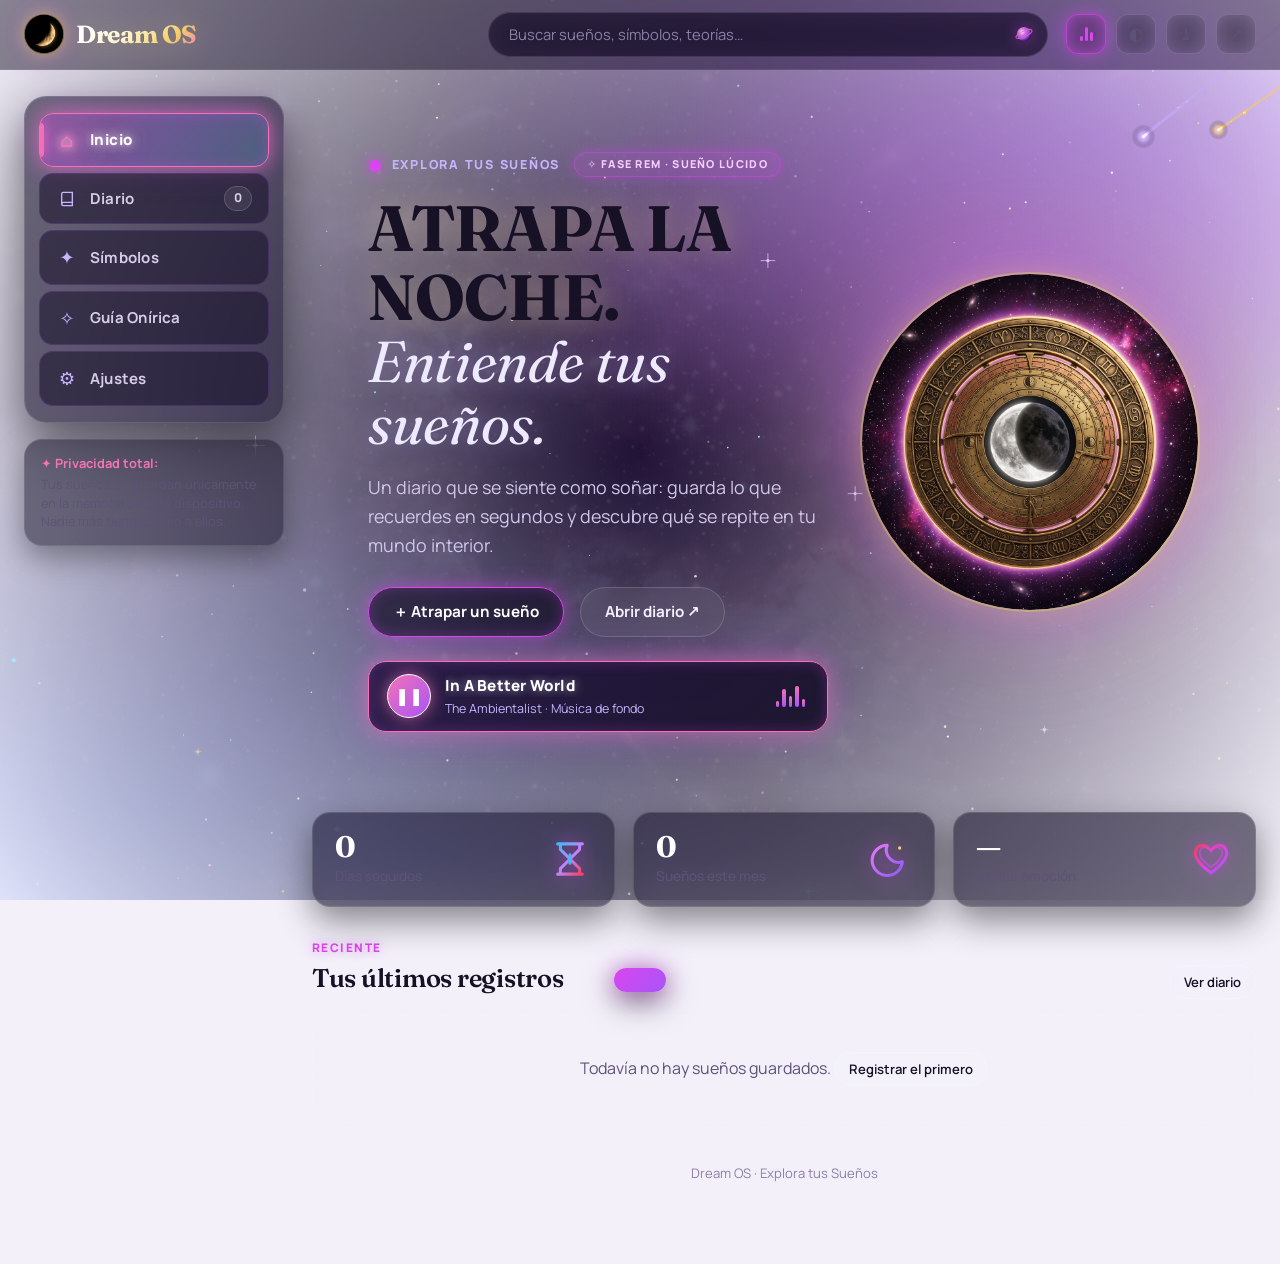
==== commit f09e788f: "feat: expansion enciclopedica de simbolos (animales, plantas, piedras, entornos, clima, colores, per" ====
--- a/app/index.html
+++ b/app/index.html
@@ -295,32 +295,46 @@
         </div>
       </div>
       <div class="toolbar">
-        <input id="symbolSearch" type="search" placeholder="Buscar símbolo (ej. agua, volar, caída, laberinto, mar)…" aria-label="Buscar símbolo">
+        <input id="symbolSearch" type="search" placeholder="Buscar animal, lugar, planta, clima, color, persona (ej. águila, playa, árbol, tormenta, rojo)…" aria-label="Buscar símbolo">
         <select id="categoryFilter" aria-label="Filtrar categoría">
-          <option value="">Todos los símbolos</option>
-          <option value="símbolo">Símbolos y elementos</option>
-          <option value="psicología">Psicología y arquetipos</option>
-          <option value="ciencia">Mente y cognición</option>
-          <option value="historia">Tradición y cultura</option>
+          <option value="">Todas las categorías</option>
+          <option value="animal">🐾 Animales y fauna</option>
+          <option value="lugar">📍 Lugares y paisajes</option>
+          <option value="clima">⛅ Tiempo, clima y cielo</option>
+          <option value="naturaleza">🌿 Plantas, árboles y flores</option>
+          <option value="mineral">💎 Piedras, minerales y tesoros</option>
+          <option value="persona">👤 Personas y vínculos</option>
+          <option value="color">🎨 Colores y tonos</option>
+          <option value="sensación">💫 Sensaciones y acciones</option>
+          <option value="símbolo">✦ Símbolos cotidianos</option>
+          <option value="psicología">🧠 Arquetipos y psicología</option>
+          <option value="historia">📜 Sabiduría tradicional</option>
         </select>
       </div>
       <div class="quick-chips" id="quickSymbolChips" aria-label="Símbolos populares">
-        <span class="quick-chip-label">Populares:</span>
+        <span class="quick-chip-label">Explora:</span>
         <button type="button" class="quick-chip active" data-chip="">✦ Todos</button>
+        <button type="button" class="quick-chip" data-chip="aguila">🦅 Águila</button>
+        <button type="button" class="quick-chip" data-chip="elefante">🐘 Elefante</button>
+        <button type="button" class="quick-chip" data-chip="perro">🐕 Perro</button>
+        <button type="button" class="quick-chip" data-chip="gato">🐈 Gato</button>
+        <button type="button" class="quick-chip" data-chip="arbol">🌳 Árbol</button>
+        <button type="button" class="quick-chip" data-chip="flores">🌸 Flores</button>
+        <button type="button" class="quick-chip" data-chip="piedras">🪨 Piedras</button>
+        <button type="button" class="quick-chip" data-chip="playa">🏖️ Playa</button>
+        <button type="button" class="quick-chip" data-chip="desierto">🏜️ Desierto</button>
+        <button type="button" class="quick-chip" data-chip="montaña">⛰️ Montaña</button>
+        <button type="button" class="quick-chip" data-chip="viento">🌪️ Viento</button>
+        <button type="button" class="quick-chip" data-chip="arcoiris">🌈 Arcoíris</button>
+        <button type="button" class="quick-chip" data-chip="rojo">🔴 Rojo</button>
+        <button type="button" class="quick-chip" data-chip="azul">🔵 Azul</button>
+        <button type="button" class="quick-chip" data-chip="madre">👩‍👧 Madre</button>
+        <button type="button" class="quick-chip" data-chip="ex">💔 Ex</button>
         <button type="button" class="quick-chip" data-chip="lagarto">🦎 Lagarto</button>
         <button type="button" class="quick-chip" data-chip="niebla">🌫️ Niebla</button>
         <button type="button" class="quick-chip" data-chip="ojos">👁️ Ojos</button>
-        <button type="button" class="quick-chip" data-chip="agua">🌊 Agua</button>
+        <button type="button" class="quick-chip" data-chip="dientes">🦷 Dientes</button>
         <button type="button" class="quick-chip" data-chip="volar">🕊️ Volar</button>
-        <button type="button" class="quick-chip" data-chip="caída">🕳️ Caída</button>
-        <button type="button" class="quick-chip" data-chip="dientes">🦷 Dientes</button>
-        <button type="button" class="quick-chip" data-chip="serpiente">🐍 Serpiente</button>
-        <button type="button" class="quick-chip" data-chip="casa">🏡 Casa</button>
-        <button type="button" class="quick-chip" data-chip="escaleras">🪜 Escaleras</button>
-        <button type="button" class="quick-chip" data-chip="mariposa">🦋 Mariposa</button>
-        <button type="button" class="quick-chip" data-chip="muerte">🥀 Muerte</button>
-        <button type="button" class="quick-chip" data-chip="lúcido">✨ Lúcido</button>
-        <button type="button" class="quick-chip" data-chip="fuego">🔥 Fuego</button>
       </div>
       <div id="knowledgeGrid" class="dreams"></div>
     </section>
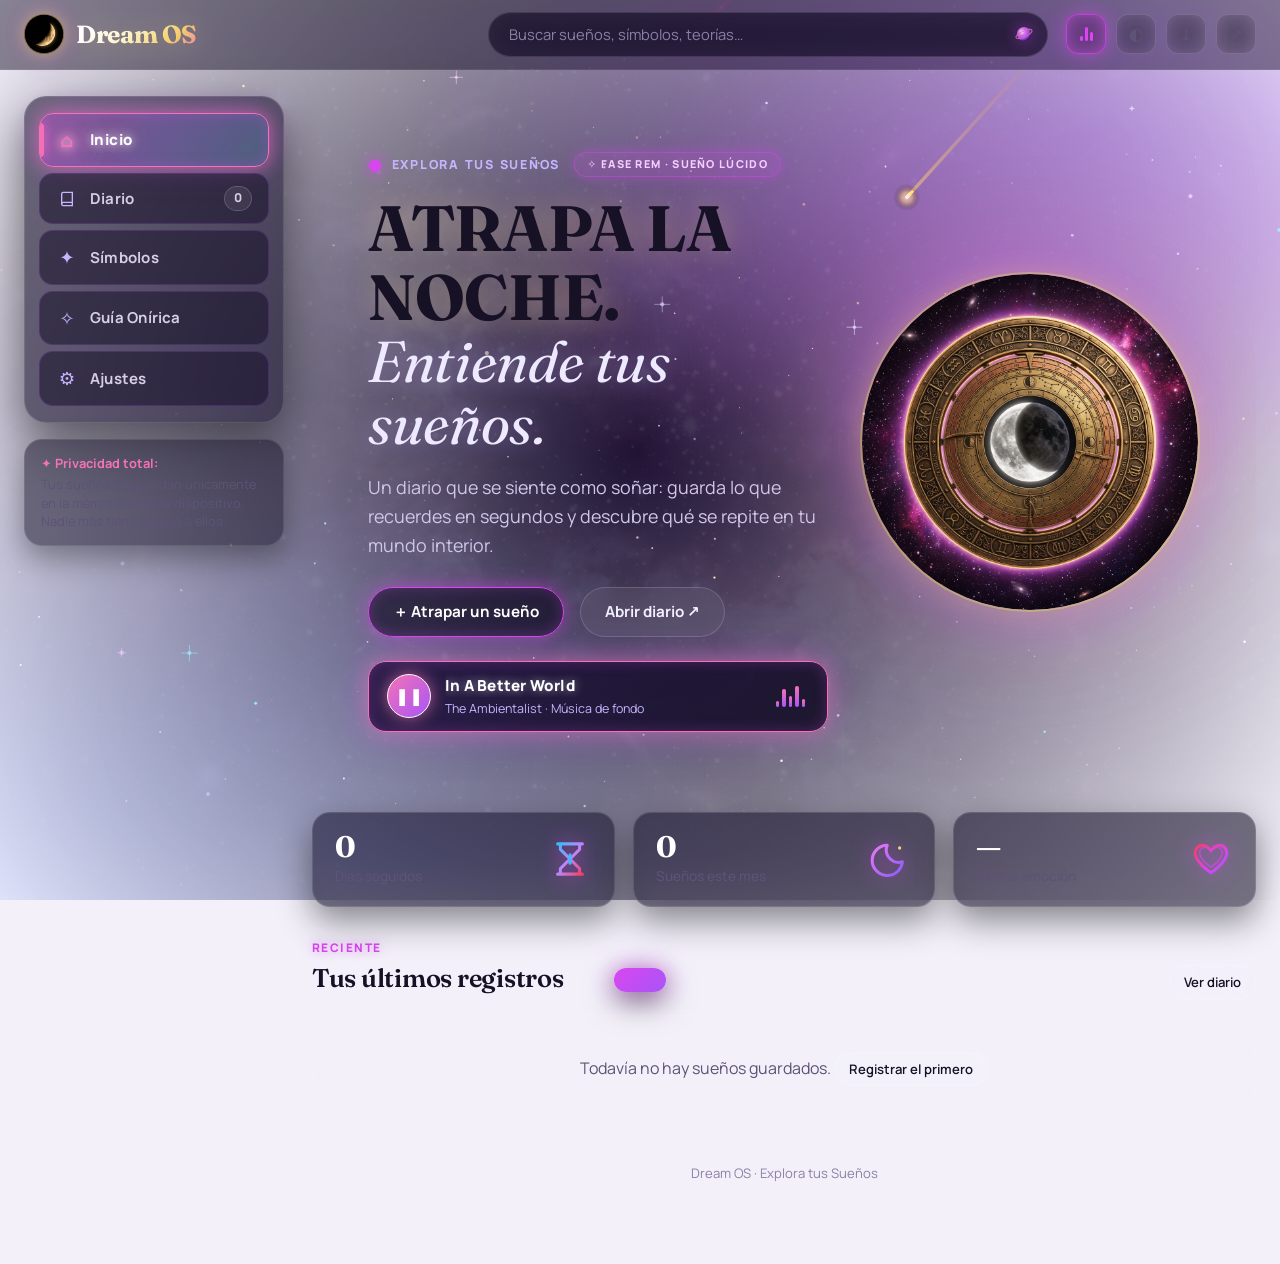
==== commit c447a9bb: "feat: interfaz de simbolos limpia bajo demanda y actualizacion de iconos PWA movil con astrolabio ce" ====
--- a/app/index.html
+++ b/app/index.html
@@ -311,31 +311,6 @@
           <option value="historia">📜 Sabiduría tradicional</option>
         </select>
       </div>
-      <div class="quick-chips" id="quickSymbolChips" aria-label="Símbolos populares">
-        <span class="quick-chip-label">Explora:</span>
-        <button type="button" class="quick-chip active" data-chip="">✦ Todos</button>
-        <button type="button" class="quick-chip" data-chip="aguila">🦅 Águila</button>
-        <button type="button" class="quick-chip" data-chip="elefante">🐘 Elefante</button>
-        <button type="button" class="quick-chip" data-chip="perro">🐕 Perro</button>
-        <button type="button" class="quick-chip" data-chip="gato">🐈 Gato</button>
-        <button type="button" class="quick-chip" data-chip="arbol">🌳 Árbol</button>
-        <button type="button" class="quick-chip" data-chip="flores">🌸 Flores</button>
-        <button type="button" class="quick-chip" data-chip="piedras">🪨 Piedras</button>
-        <button type="button" class="quick-chip" data-chip="playa">🏖️ Playa</button>
-        <button type="button" class="quick-chip" data-chip="desierto">🏜️ Desierto</button>
-        <button type="button" class="quick-chip" data-chip="montaña">⛰️ Montaña</button>
-        <button type="button" class="quick-chip" data-chip="viento">🌪️ Viento</button>
-        <button type="button" class="quick-chip" data-chip="arcoiris">🌈 Arcoíris</button>
-        <button type="button" class="quick-chip" data-chip="rojo">🔴 Rojo</button>
-        <button type="button" class="quick-chip" data-chip="azul">🔵 Azul</button>
-        <button type="button" class="quick-chip" data-chip="madre">👩‍👧 Madre</button>
-        <button type="button" class="quick-chip" data-chip="ex">💔 Ex</button>
-        <button type="button" class="quick-chip" data-chip="lagarto">🦎 Lagarto</button>
-        <button type="button" class="quick-chip" data-chip="niebla">🌫️ Niebla</button>
-        <button type="button" class="quick-chip" data-chip="ojos">👁️ Ojos</button>
-        <button type="button" class="quick-chip" data-chip="dientes">🦷 Dientes</button>
-        <button type="button" class="quick-chip" data-chip="volar">🕊️ Volar</button>
-      </div>
       <div id="knowledgeGrid" class="dreams"></div>
     </section>
 
